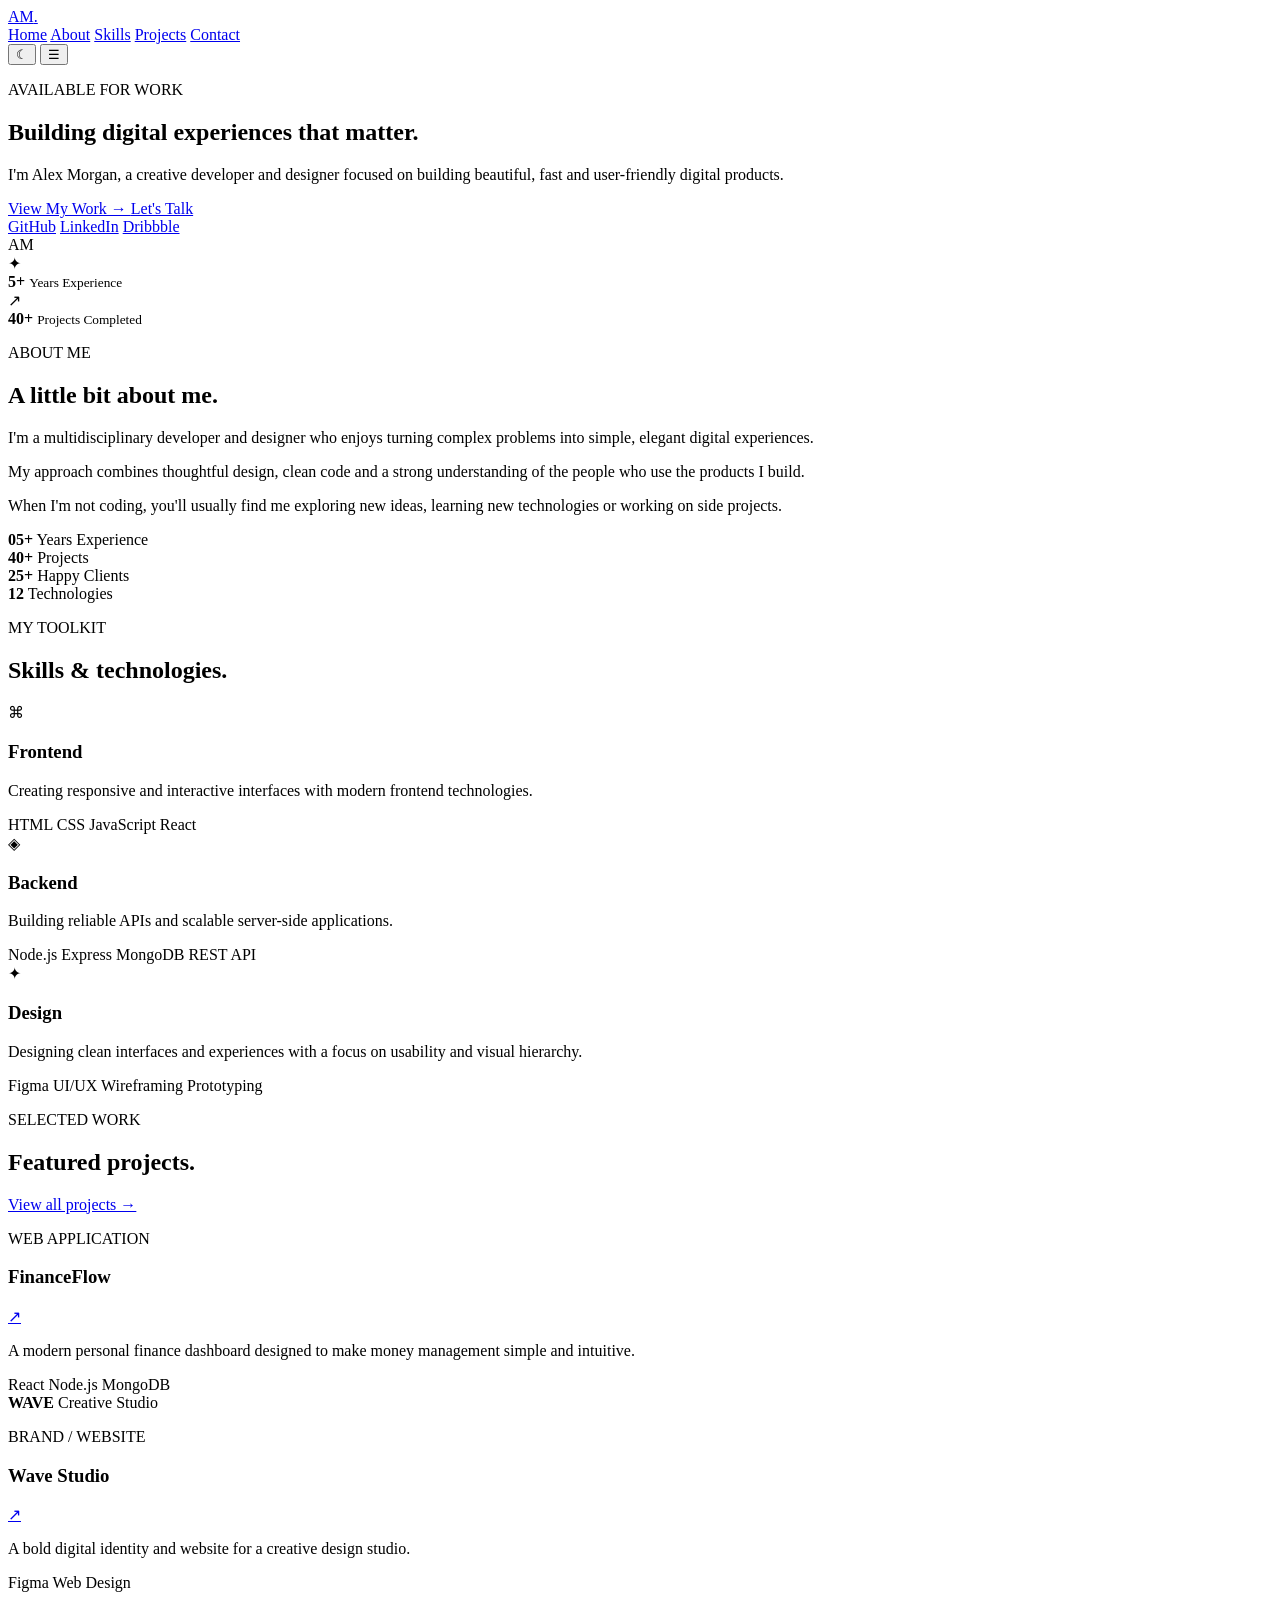
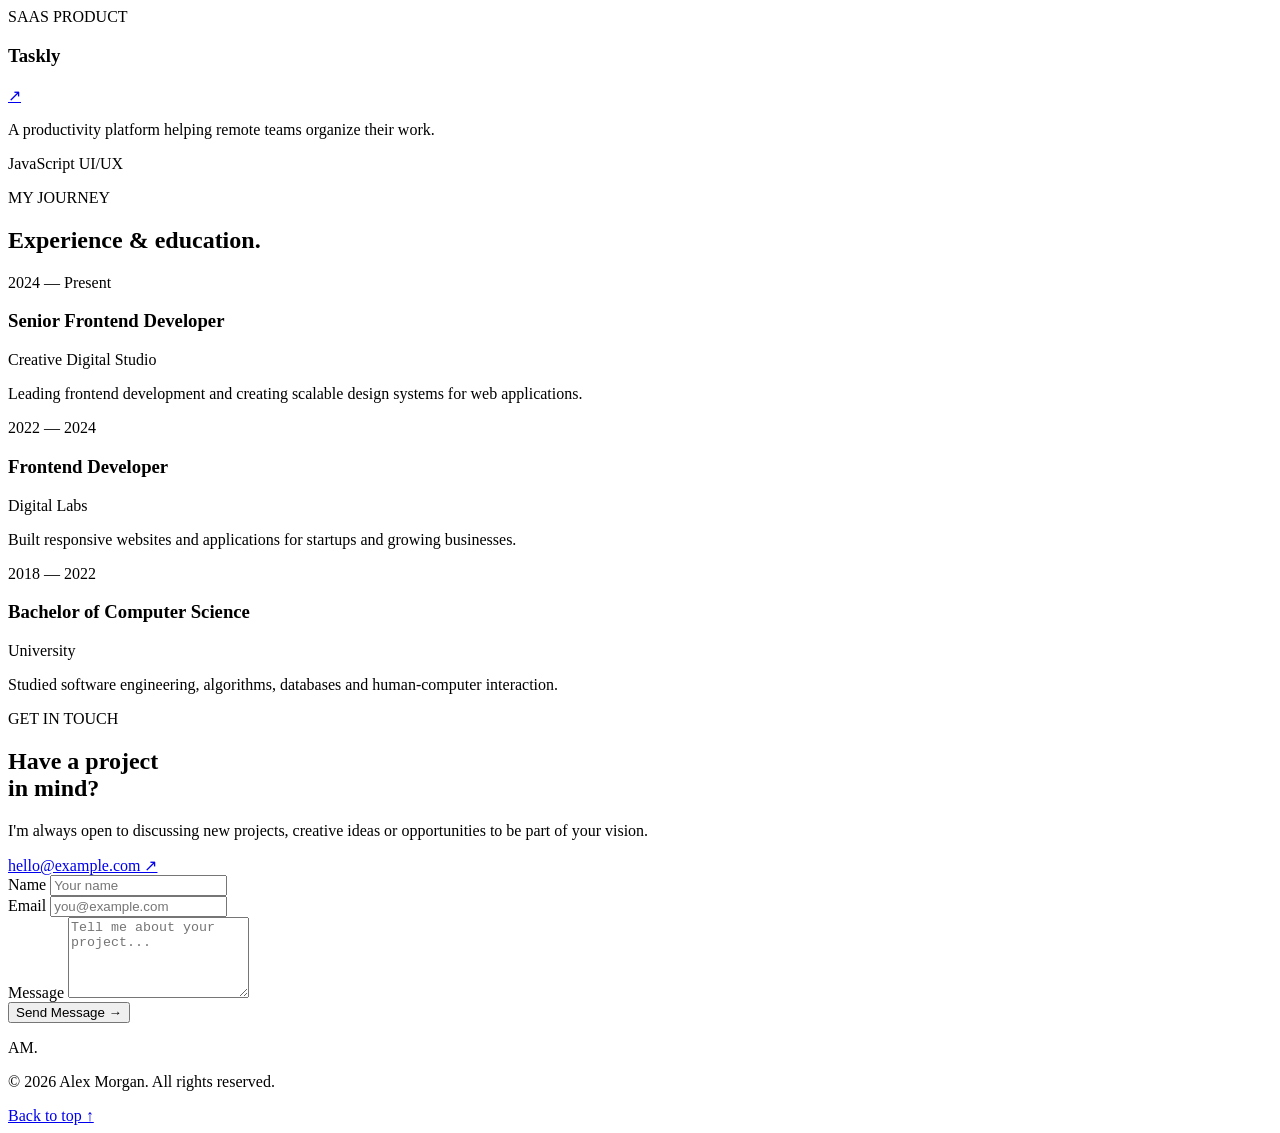
==== index.html @ 327815c6 "Initial index file" ====
<!DOCTYPE html>
<html lang="en">
<head>
  <meta charset="UTF-8" />
  <meta name="viewport" content="width=device-width, initial-scale=1.0" />
  <meta name="description" content="Modern personal portfolio website" />
  <title>Amit Kolwadkar from VScod — Portfolio</title>

  <link rel="preconnect" href="https://fonts.googleapis.com">
  <link rel="preconnect" href="https://fonts.gstatic.com" crossorigin>
  <link
    href="https://fonts.googleapis.com/css2?family=Inter:wght@400;500;600;700;800&display=swap"
    rel="stylesheet"
  />

  <link rel="stylesheet" href="style.css" />
</head>

<body>

  <!-- Navigation -->
  <header class="navbar">
    <a href="#home" class="logo">AM<span>.</span></a>

    <nav id="nav-menu">
      <a href="#home">Home</a>
      <a href="#about">About</a>
      <a href="#skills">Skills</a>
      <a href="#projects">Projects</a>
      <a href="#contact">Contact</a>
    </nav>

    <div class="nav-actions">
      <button id="theme-toggle" aria-label="Toggle theme">☾</button>
      <button id="menu-toggle" class="menu-toggle" aria-label="Open menu">
        ☰
      </button>
    </div>
  </header>

  <main>

    <!-- Hero -->
    <section id="home" class="hero section">
      <div class="hero-content reveal">
        <p class="eyebrow">AVAILABLE FOR WORK</p>

        <h1>
          Building digital
          <span>experiences</span>
          that matter.
        </h1>

        <p class="hero-text">
          I'm Alex Morgan, a creative developer and designer focused on
          building beautiful, fast and user-friendly digital products.
        </p>

        <div class="hero-buttons">
          <a href="#projects" class="btn btn-primary">
            View My Work →
          </a>

          <a href="#contact" class="btn btn-secondary">
            Let's Talk
          </a>
        </div>

        <div class="social-links">
          <a href="#" aria-label="GitHub">GitHub</a>
          <a href="#" aria-label="LinkedIn">LinkedIn</a>
          <a href="#" aria-label="Dribbble">Dribbble</a>
        </div>
      </div>

      <div class="hero-visual reveal">
        <div class="profile-card">
          <div class="profile-glow"></div>

          <div class="profile-avatar">
            <span>AM</span>
          </div>

          <div class="floating-card card-one">
            <span>✦</span>
            <div>
              <strong>5+</strong>
              <small>Years Experience</small>
            </div>
          </div>

          <div class="floating-card card-two">
            <span>↗</span>
            <div>
              <strong>40+</strong>
              <small>Projects Completed</small>
            </div>
          </div>
        </div>
      </div>
    </section>

    <!-- About -->
    <section id="about" class="section">
      <div class="section-heading reveal">
        <p class="eyebrow">ABOUT ME</p>
        <h2>A little bit about <span>me.</span></h2>
      </div>

      <div class="about-grid">
        <div class="about-text reveal">
          <p>
            I'm a multidisciplinary developer and designer who enjoys turning
            complex problems into simple, elegant digital experiences.
          </p>

          <p>
            My approach combines thoughtful design, clean code and a strong
            understanding of the people who use the products I build.
          </p>

          <p>
            When I'm not coding, you'll usually find me exploring new ideas,
            learning new technologies or working on side projects.
          </p>
        </div>

        <div class="about-stats reveal">
          <div class="stat">
            <strong>05+</strong>
            <span>Years Experience</span>
          </div>

          <div class="stat">
            <strong>40+</strong>
            <span>Projects</span>
          </div>

          <div class="stat">
            <strong>25+</strong>
            <span>Happy Clients</span>
          </div>

          <div class="stat">
            <strong>12</strong>
            <span>Technologies</span>
          </div>
        </div>
      </div>
    </section>

    <!-- Skills -->
    <section id="skills" class="section skills-section">
      <div class="section-heading reveal">
        <p class="eyebrow">MY TOOLKIT</p>
        <h2>Skills & <span>technologies.</span></h2>
      </div>

      <div class="skills-grid">

        <div class="skill-card reveal">
          <div class="skill-icon">⌘</div>
          <h3>Frontend</h3>
          <p>
            Creating responsive and interactive interfaces with modern
            frontend technologies.
          </p>

          <div class="tags">
            <span>HTML</span>
            <span>CSS</span>
            <span>JavaScript</span>
            <span>React</span>
          </div>
        </div>

        <div class="skill-card reveal">
          <div class="skill-icon">◈</div>
          <h3>Backend</h3>
          <p>
            Building reliable APIs and scalable server-side applications.
          </p>

          <div class="tags">
            <span>Node.js</span>
            <span>Express</span>
            <span>MongoDB</span>
            <span>REST API</span>
          </div>
        </div>

        <div class="skill-card reveal">
          <div class="skill-icon">✦</div>
          <h3>Design</h3>
          <p>
            Designing clean interfaces and experiences with a focus on
            usability and visual hierarchy.
          </p>

          <div class="tags">
            <span>Figma</span>
            <span>UI/UX</span>
            <span>Wireframing</span>
            <span>Prototyping</span>
          </div>
        </div>

      </div>
    </section>

    <!-- Projects -->
    <section id="projects" class="section">
      <div class="section-heading projects-heading reveal">
        <div>
          <p class="eyebrow">SELECTED WORK</p>
          <h2>Featured <span>projects.</span></h2>
        </div>

        <a href="#" class="text-link">View all projects →</a>
      </div>

      <div class="projects-grid">

        <article class="project-card project-large reveal">
          <div class="project-image gradient-one">
            <div class="browser-window">
              <div class="browser-bar">
                <i></i><i></i><i></i>
              </div>
              <div class="mock-content">
                <div></div>
                <div></div>
                <div></div>
              </div>
            </div>
          </div>

          <div class="project-info">
            <div>
              <p class="project-type">WEB APPLICATION</p>
              <h3>FinanceFlow</h3>
            </div>
            <a href="#" class="project-arrow">↗</a>
          </div>

          <p>
            A modern personal finance dashboard designed to make money
            management simple and intuitive.
          </p>

          <div class="project-tags">
            <span>React</span>
            <span>Node.js</span>
            <span>MongoDB</span>
          </div>
        </article>

        <article class="project-card reveal">
          <div class="project-image gradient-two">
            <div class="phone-mockup">
              <div class="phone-screen">
                <strong>WAVE</strong>
                <span>Creative Studio</span>
              </div>
            </div>
          </div>

          <div class="project-info">
            <div>
              <p class="project-type">BRAND / WEBSITE</p>
              <h3>Wave Studio</h3>
            </div>
            <a href="#" class="project-arrow">↗</a>
          </div>

          <p>
            A bold digital identity and website for a creative design studio.
          </p>

          <div class="project-tags">
            <span>Figma</span>
            <span>Web Design</span>
          </div>
        </article>

        <article class="project-card reveal">
          <div class="project-image gradient-three">
            <div class="dashboard-mockup">
              <div class="dash-sidebar"></div>
              <div class="dash-main">
                <div></div>
                <div></div>
                <div></div>
              </div>
            </div>
          </div>

          <div class="project-info">
            <div>
              <p class="project-type">SAAS PRODUCT</p>
              <h3>Taskly</h3>
            </div>
            <a href="#" class="project-arrow">↗</a>
          </div>

          <p>
            A productivity platform helping remote teams organize their work.
          </p>

          <div class="project-tags">
            <span>JavaScript</span>
            <span>UI/UX</span>
          </div>
        </article>

      </div>
    </section>

    <!-- Experience -->
    <section class="section experience-section">
      <div class="section-heading reveal">
        <p class="eyebrow">MY JOURNEY</p>
        <h2>Experience & <span>education.</span></h2>
      </div>

      <div class="timeline">

        <div class="timeline-item reveal">
          <div class="timeline-year">2024 — Present</div>
          <div class="timeline-content">
            <h3>Senior Frontend Developer</h3>
            <p class="company-name">Creative Digital Studio</p>
            <p>
              Leading frontend development and creating scalable design
              systems for web applications.
            </p>
          </div>
        </div>

        <div class="timeline-item reveal">
          <div class="timeline-year">2022 — 2024</div>
          <div class="timeline-content">
            <h3>Frontend Developer</h3>
            <p class="company-name">Digital Labs</p>
            <p>
              Built responsive websites and applications for startups and
              growing businesses.
            </p>
          </div>
        </div>

        <div class="timeline-item reveal">
          <div class="timeline-year">2018 — 2022</div>
          <div class="timeline-content">
            <h3>Bachelor of Computer Science</h3>
            <p class="company-name">University</p>
            <p>
              Studied software engineering, algorithms, databases and
              human-computer interaction.
            </p>
          </div>
        </div>

      </div>
    </section>

    <!-- Contact -->
    <section id="contact" class="section contact-section">
      <div class="contact-box reveal">

        <div class="contact-content">
          <p class="eyebrow">GET IN TOUCH</p>

          <h2>
            Have a project<br />
            <span>in mind?</span>
          </h2>

          <p>
            I'm always open to discussing new projects, creative ideas or
            opportunities to be part of your vision.
          </p>

          <a href="mailto:hello@example.com" class="email-link">
            hello@example.com ↗
          </a>
        </div>

        <form id="contact-form">
          <div class="input-group">
            <label for="name">Name</label>
            <input
              type="text"
              id="name"
              placeholder="Your name"
              required
            />
          </div>

          <div class="input-group">
            <label for="email">Email</label>
            <input
              type="email"
              id="email"
              placeholder="you@example.com"
              required
            />
          </div>

          <div class="input-group">
            <label for="message">Message</label>
            <textarea
              id="message"
              rows="5"
              placeholder="Tell me about your project..."
              required
            ></textarea>
          </div>

          <button type="submit" class="btn btn-primary">
            Send Message →
          </button>

          <p id="form-message"></p>
        </form>

      </div>
    </section>

  </main>

  <!-- Footer -->
  <footer>
    <div class="footer-logo">AM<span>.</span></div>

    <p>© 2026 Alex Morgan. All rights reserved.</p>

    <a href="#home">Back to top ↑</a>
  </footer>

  <script src="script.js"></script>
</body>
</html>
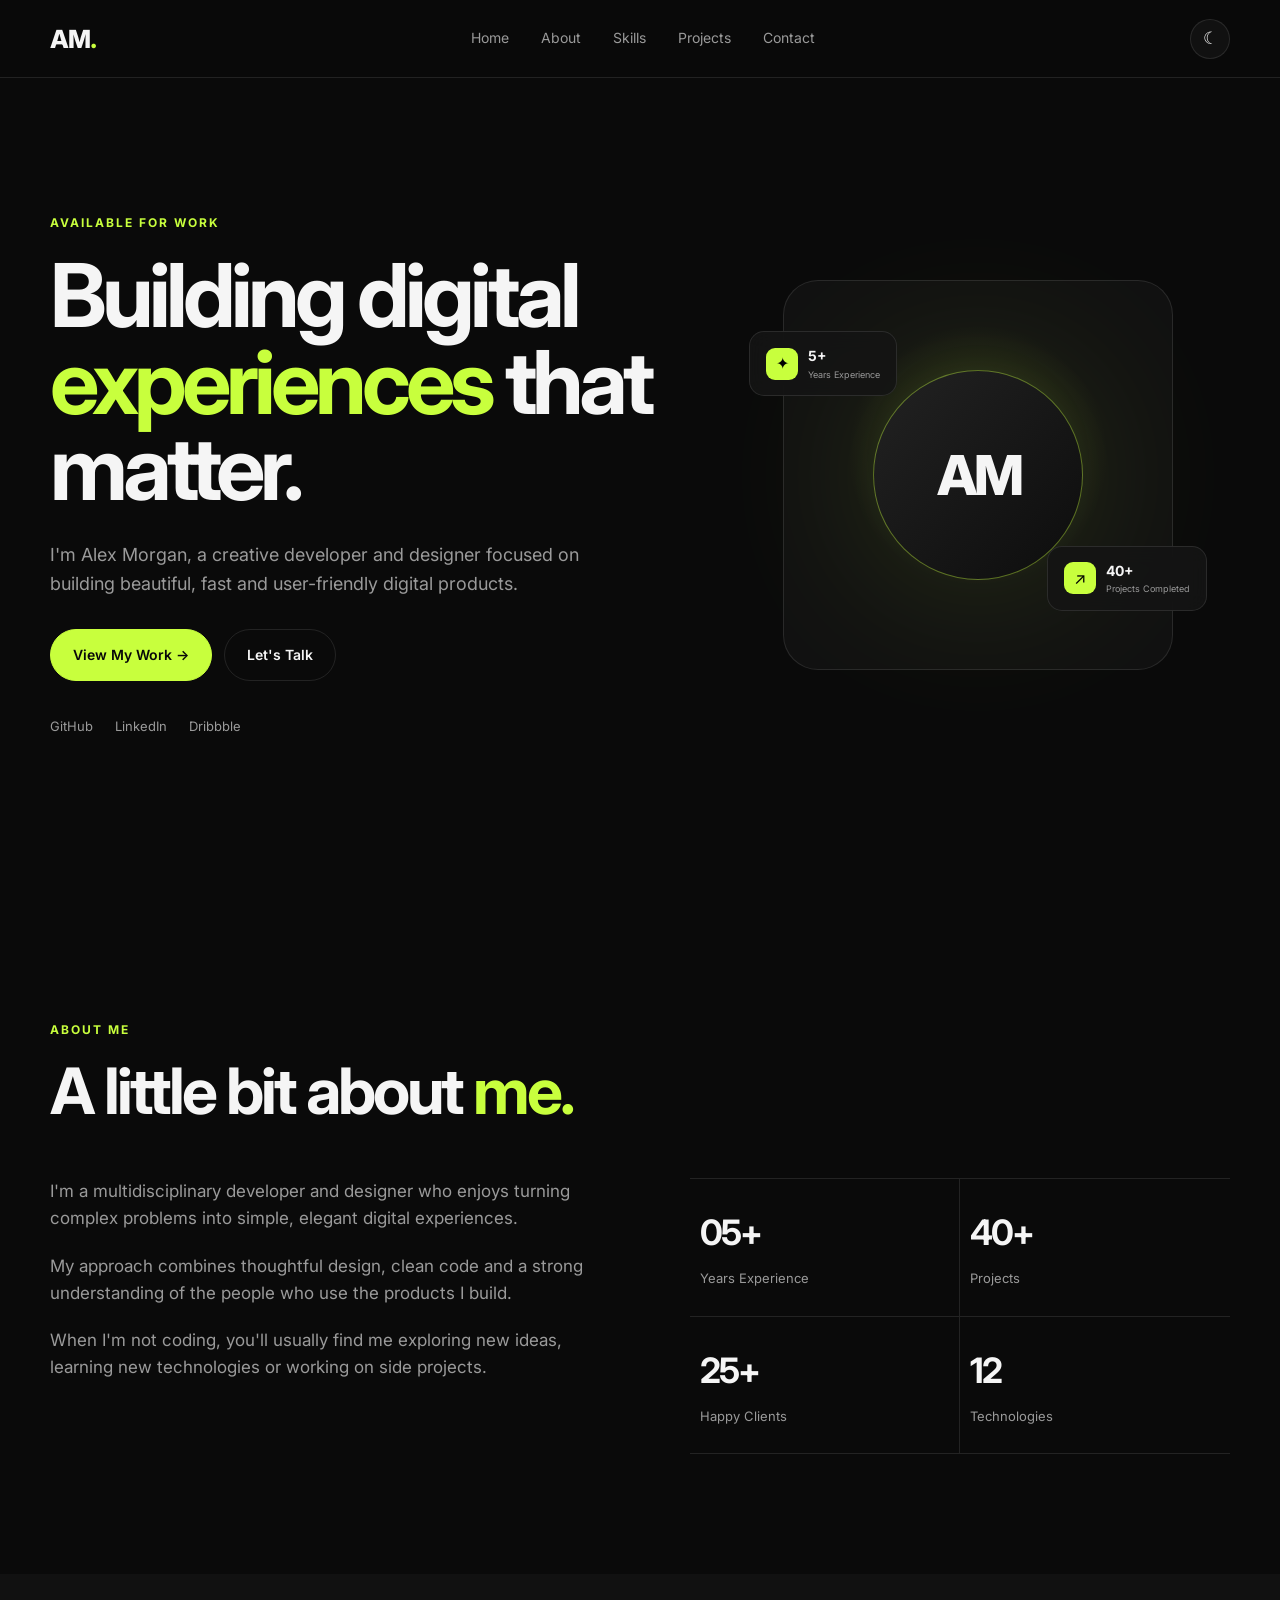
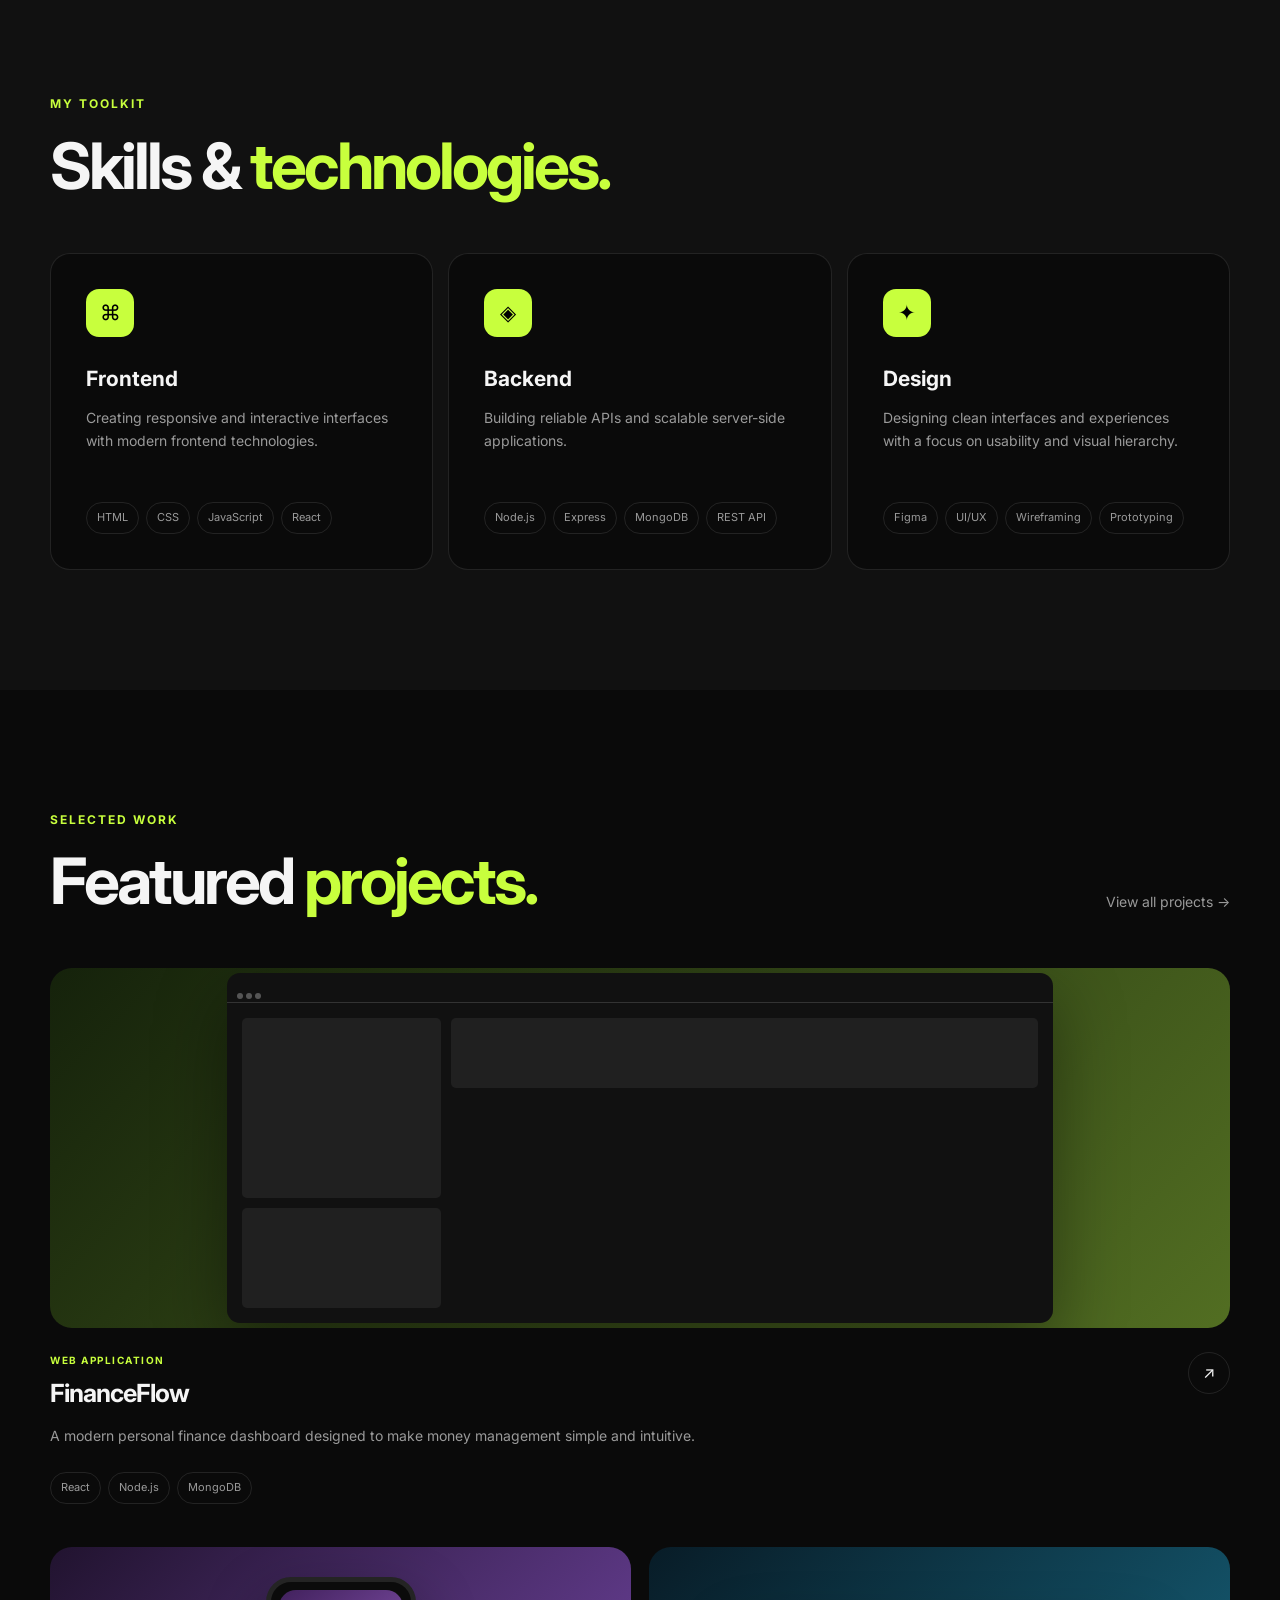
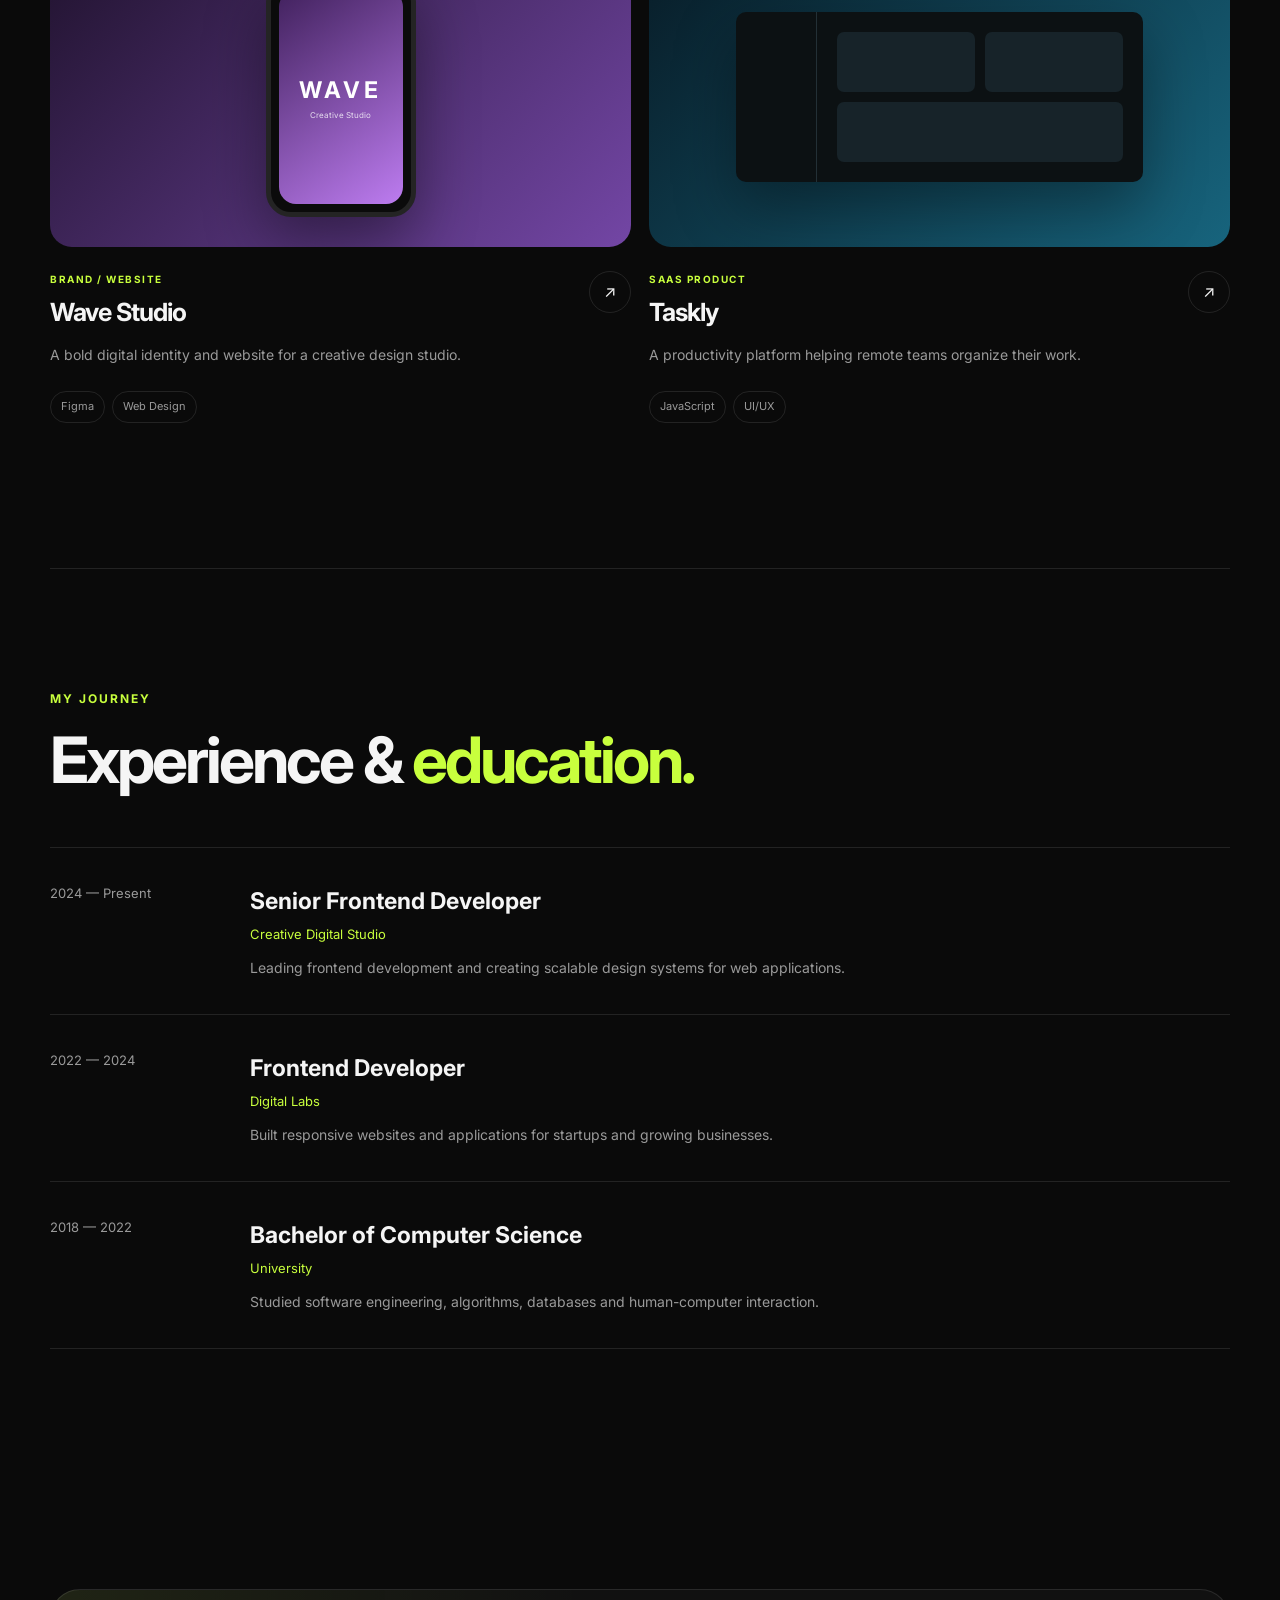
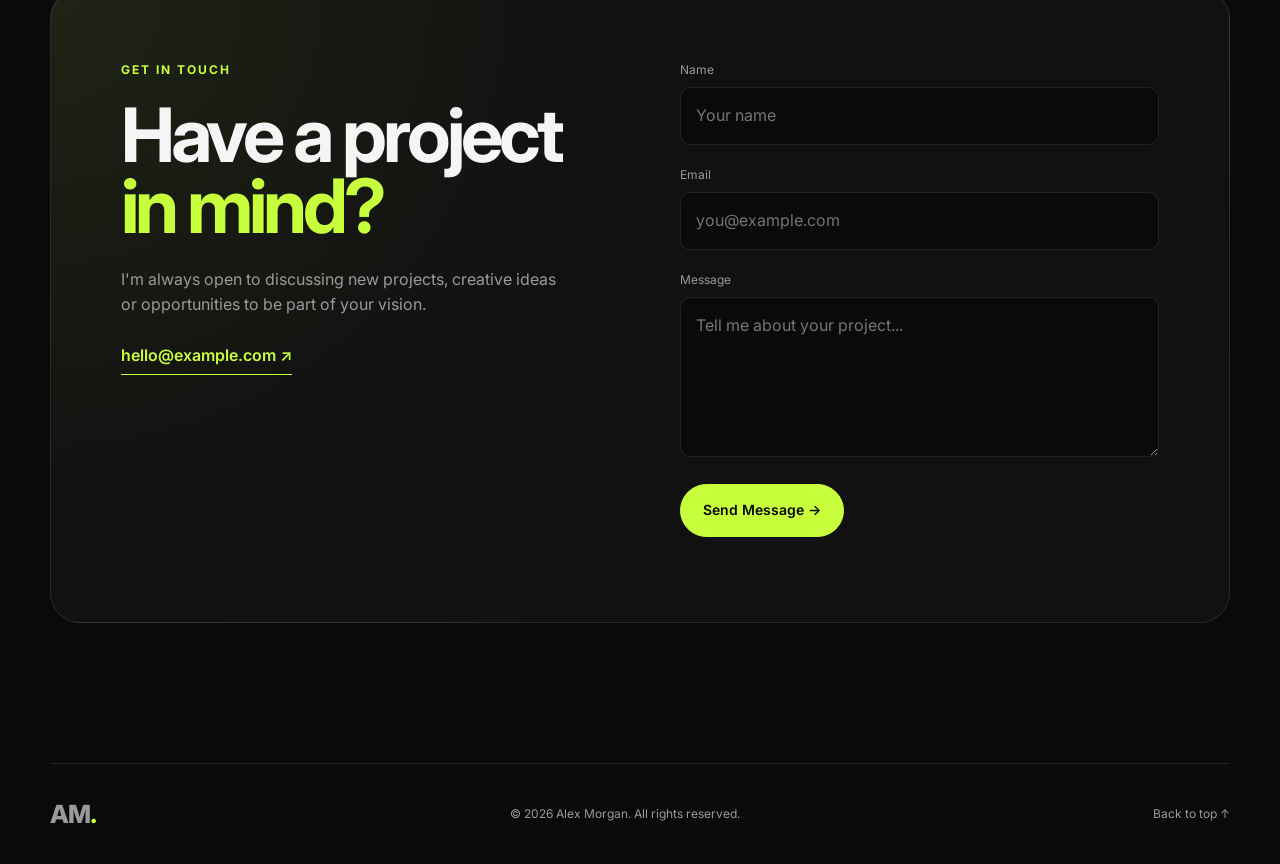
==== commit 1cabf78c: "Change title" ====
--- a/index.html
+++ b/index.html
@@ -4,7 +4,7 @@
   <meta charset="UTF-8" />
   <meta name="viewport" content="width=device-width, initial-scale=1.0" />
   <meta name="description" content="Modern personal portfolio website" />
-  <title>Amit Kolwadkar from VScod — Portfolio</title>
+  <title>Amit Kolwadkar from VScode — Portfolio</title>
 
   <link rel="preconnect" href="https://fonts.googleapis.com">
   <link rel="preconnect" href="https://fonts.gstatic.com" crossorigin>
--- a/style.css
+++ b/style.css
@@ -0,0 +1,978 @@
+:root {
+  --bg: #0a0a0a;
+  --surface: #111111;
+  --surface-2: #171717;
+  --text: #f5f5f5;
+  --muted: #9a9a9a;
+  --border: rgba(255, 255, 255, 0.1);
+  --accent: #c8ff3d;
+  --accent-dark: #a7d82e;
+  --max-width: 1180px;
+}
+
+.light {
+  --bg: #f6f6f4;
+  --surface: #ffffff;
+  --surface-2: #eeeeeb;
+  --text: #111111;
+  --muted: #686868;
+  --border: rgba(0, 0, 0, 0.1);
+}
+
+* {
+  margin: 0;
+  padding: 0;
+  box-sizing: border-box;
+}
+
+html {
+  scroll-behavior: smooth;
+}
+
+body {
+  font-family: "Inter", sans-serif;
+  background: var(--bg);
+  color: var(--text);
+  line-height: 1.6;
+  transition: background 0.3s, color 0.3s;
+}
+
+a {
+  color: inherit;
+  text-decoration: none;
+}
+
+button,
+input,
+textarea {
+  font: inherit;
+}
+
+button {
+  cursor: pointer;
+}
+
+.section {
+  width: min(var(--max-width), calc(100% - 48px));
+  margin: auto;
+  padding: 120px 0;
+}
+
+/* Navigation */
+
+.navbar {
+  position: fixed;
+  z-index: 100;
+  top: 0;
+  left: 0;
+  width: 100%;
+  height: 78px;
+
+  display: flex;
+  align-items: center;
+  justify-content: space-between;
+
+  padding: 0 max(24px, calc((100% - 1180px) / 2));
+
+  background: color-mix(in srgb, var(--bg) 85%, transparent);
+  backdrop-filter: blur(15px);
+  border-bottom: 1px solid var(--border);
+}
+
+.logo,
+.footer-logo {
+  font-size: 25px;
+  font-weight: 800;
+  letter-spacing: -1px;
+}
+
+.logo span,
+.footer-logo span {
+  color: var(--accent);
+}
+
+nav {
+  display: flex;
+  gap: 32px;
+}
+
+nav a {
+  color: var(--muted);
+  font-size: 14px;
+  transition: color 0.2s;
+}
+
+nav a:hover {
+  color: var(--text);
+}
+
+.nav-actions {
+  display: flex;
+  gap: 10px;
+}
+
+#theme-toggle,
+.menu-toggle {
+  width: 40px;
+  height: 40px;
+
+  border: 1px solid var(--border);
+  border-radius: 50%;
+
+  color: var(--text);
+  background: var(--surface);
+
+  font-size: 17px;
+}
+
+.menu-toggle {
+  display: none;
+}
+
+/* Hero */
+
+.hero {
+  min-height: 100vh;
+  padding-top: 170px;
+
+  display: grid;
+  grid-template-columns: 1.1fr 0.9fr;
+  align-items: center;
+  gap: 60px;
+}
+
+.eyebrow {
+  margin-bottom: 20px;
+  color: var(--accent);
+
+  font-size: 12px;
+  font-weight: 700;
+  letter-spacing: 2px;
+}
+
+.hero h1 {
+  max-width: 750px;
+
+  font-size: clamp(50px, 7vw, 88px);
+  line-height: 0.98;
+  letter-spacing: -5px;
+}
+
+.hero h1 span,
+.section-heading h2 span,
+.contact-content h2 span {
+  color: var(--accent);
+}
+
+.hero-text {
+  max-width: 590px;
+  margin: 30px 0;
+
+  color: var(--muted);
+  font-size: 18px;
+}
+
+.hero-buttons {
+  display: flex;
+  gap: 12px;
+  margin-bottom: 35px;
+}
+
+.btn {
+  display: inline-flex;
+  align-items: center;
+  justify-content: center;
+
+  padding: 14px 22px;
+
+  border-radius: 100px;
+  border: 1px solid var(--border);
+
+  font-size: 14px;
+  font-weight: 600;
+
+  transition: transform 0.2s, background 0.2s;
+}
+
+.btn:hover {
+  transform: translateY(-3px);
+}
+
+.btn-primary {
+  background: var(--accent);
+  color: #080808;
+  border-color: var(--accent);
+}
+
+.btn-primary:hover {
+  background: var(--accent-dark);
+}
+
+.btn-secondary {
+  background: transparent;
+}
+
+.social-links {
+  display: flex;
+  gap: 22px;
+}
+
+.social-links a {
+  color: var(--muted);
+  font-size: 13px;
+}
+
+.social-links a:hover {
+  color: var(--accent);
+}
+
+/* Hero visual */
+
+.hero-visual {
+  display: flex;
+  justify-content: center;
+}
+
+.profile-card {
+  position: relative;
+
+  width: min(390px, 100%);
+  aspect-ratio: 1;
+
+  display: flex;
+  align-items: center;
+  justify-content: center;
+
+  border: 1px solid var(--border);
+  border-radius: 35px;
+
+  background:
+    radial-gradient(
+      circle at 50% 45%,
+      rgba(200, 255, 61, 0.2),
+      transparent 45%
+    ),
+    var(--surface);
+}
+
+.profile-glow {
+  position: absolute;
+  inset: 20%;
+  border-radius: 50%;
+  background: var(--accent);
+  filter: blur(80px);
+  opacity: 0.12;
+}
+
+.profile-avatar {
+  position: relative;
+  width: 210px;
+  height: 210px;
+
+  display: flex;
+  align-items: center;
+  justify-content: center;
+
+  border-radius: 50%;
+  border: 1px solid rgba(200, 255, 61, 0.4);
+
+  background: linear-gradient(135deg, #222, #0d0d0d);
+
+  font-size: 55px;
+  font-weight: 800;
+  letter-spacing: -4px;
+}
+
+.floating-card {
+  position: absolute;
+
+  display: flex;
+  align-items: center;
+  gap: 10px;
+
+  padding: 13px 16px;
+
+  background: rgba(20, 20, 20, 0.9);
+  border: 1px solid var(--border);
+  border-radius: 15px;
+
+  backdrop-filter: blur(10px);
+}
+
+.floating-card span {
+  width: 32px;
+  height: 32px;
+
+  display: grid;
+  place-items: center;
+
+  border-radius: 9px;
+  background: var(--accent);
+  color: #000;
+}
+
+.floating-card strong {
+  display: block;
+  font-size: 14px;
+}
+
+.floating-card small {
+  display: block;
+  color: var(--muted);
+  font-size: 9px;
+}
+
+.card-one {
+  top: 13%;
+  left: -35px;
+}
+
+.card-two {
+  right: -35px;
+  bottom: 15%;
+}
+
+/* Headings */
+
+.section-heading {
+  margin-bottom: 55px;
+}
+
+.section-heading h2 {
+  font-size: clamp(38px, 5vw, 64px);
+  line-height: 1;
+  letter-spacing: -3px;
+}
+
+.projects-heading {
+  display: flex;
+  justify-content: space-between;
+  align-items: end;
+}
+
+.text-link {
+  color: var(--muted);
+  font-size: 14px;
+}
+
+.text-link:hover {
+  color: var(--accent);
+}
+
+/* About */
+
+.about-grid {
+  display: grid;
+  grid-template-columns: 1fr 1fr;
+  gap: 100px;
+}
+
+.about-text {
+  color: var(--muted);
+  font-size: 17px;
+}
+
+.about-text p + p {
+  margin-top: 20px;
+}
+
+.about-stats {
+  display: grid;
+  grid-template-columns: 1fr 1fr;
+  border-top: 1px solid var(--border);
+}
+
+.stat {
+  padding: 25px 10px;
+  border-bottom: 1px solid var(--border);
+}
+
+.stat:nth-child(odd) {
+  border-right: 1px solid var(--border);
+}
+
+.stat strong {
+  display: block;
+  margin-bottom: 5px;
+  font-size: 35px;
+  letter-spacing: -2px;
+}
+
+.stat span {
+  color: var(--muted);
+  font-size: 13px;
+}
+
+/* Skills */
+
+.skills-section {
+  max-width: none;
+  width: 100%;
+  padding-left: max(24px, calc((100% - 1180px) / 2));
+  padding-right: max(24px, calc((100% - 1180px) / 2));
+  background: var(--surface);
+}
+
+.skills-grid {
+  display: grid;
+  grid-template-columns: repeat(3, 1fr);
+  gap: 15px;
+}
+
+.skill-card {
+  padding: 35px;
+
+  border: 1px solid var(--border);
+  border-radius: 20px;
+
+  background: var(--bg);
+}
+
+.skill-icon {
+  width: 48px;
+  height: 48px;
+
+  display: grid;
+  place-items: center;
+
+  margin-bottom: 25px;
+
+  border-radius: 13px;
+  background: var(--accent);
+  color: #000;
+
+  font-size: 21px;
+}
+
+.skill-card h3 {
+  margin-bottom: 12px;
+  font-size: 21px;
+}
+
+.skill-card p {
+  min-height: 70px;
+  color: var(--muted);
+  font-size: 14px;
+}
+
+.tags,
+.project-tags {
+  display: flex;
+  flex-wrap: wrap;
+  gap: 7px;
+  margin-top: 25px;
+}
+
+.tags span,
+.project-tags span {
+  padding: 6px 10px;
+
+  border: 1px solid var(--border);
+  border-radius: 100px;
+
+  color: var(--muted);
+  font-size: 11px;
+}
+
+/* Projects */
+
+.projects-grid {
+  display: grid;
+  grid-template-columns: 1fr 1fr;
+  gap: 18px;
+}
+
+.project-card {
+  padding-bottom: 25px;
+}
+
+.project-large {
+  grid-column: span 2;
+}
+
+.project-image {
+  min-height: 360px;
+
+  display: flex;
+  align-items: center;
+  justify-content: center;
+
+  overflow: hidden;
+  border-radius: 22px;
+
+  margin-bottom: 24px;
+}
+
+.project-card:not(.project-large) .project-image {
+  min-height: 300px;
+}
+
+.gradient-one {
+  background: linear-gradient(135deg, #15220b, #526e22);
+}
+
+.gradient-two {
+  background: linear-gradient(135deg, #21132f, #7346a5);
+}
+
+.gradient-three {
+  background: linear-gradient(135deg, #081c27, #17647d);
+}
+
+.browser-window {
+  width: 70%;
+  height: 65%;
+
+  background: #111;
+  border-radius: 13px;
+
+  box-shadow: 0 25px 70px rgba(0, 0, 0, 0.4);
+}
+
+.browser-bar {
+  height: 30px;
+  padding: 8px 10px;
+  border-bottom: 1px solid #333;
+}
+
+.browser-bar i {
+  display: inline-block;
+  width: 6px;
+  height: 6px;
+  margin-right: 3px;
+  border-radius: 50%;
+  background: #555;
+}
+
+.mock-content {
+  display: grid;
+  grid-template-columns: 25% 1fr;
+  gap: 10px;
+  padding: 15px;
+}
+
+.mock-content div {
+  background: #202020;
+  border-radius: 5px;
+}
+
+.mock-content div:nth-child(1) {
+  height: 180px;
+}
+
+.mock-content div:nth-child(2) {
+  height: 70px;
+}
+
+.mock-content div:nth-child(3) {
+  height: 100px;
+}
+
+.phone-mockup {
+  width: 150px;
+  height: 240px;
+
+  padding: 8px;
+
+  background: #0b0b0b;
+  border: 5px solid #242424;
+  border-radius: 25px;
+
+  box-shadow: 0 25px 60px rgba(0, 0, 0, 0.4);
+}
+
+.phone-screen {
+  height: 100%;
+
+  display: flex;
+  flex-direction: column;
+  align-items: center;
+  justify-content: center;
+
+  background: linear-gradient(145deg, #41215d, #bd7cf0);
+  border-radius: 17px;
+
+  color: white;
+}
+
+.phone-screen strong {
+  font-size: 23px;
+  letter-spacing: 4px;
+}
+
+.phone-screen span {
+  font-size: 8px;
+  opacity: 0.8;
+}
+
+.dashboard-mockup {
+  width: 70%;
+  height: 65%;
+
+  display: flex;
+
+  background: #0c1113;
+  border-radius: 10px;
+
+  box-shadow: 0 25px 60px rgba(0, 0, 0, 0.35);
+}
+
+.dash-sidebar {
+  width: 20%;
+  border-right: 1px solid #233036;
+}
+
+.dash-main {
+  flex: 1;
+  padding: 20px;
+
+  display: grid;
+  grid-template-columns: 1fr 1fr;
+  gap: 10px;
+}
+
+.dash-main div {
+  min-height: 60px;
+  border-radius: 7px;
+  background: #172329;
+}
+
+.dash-main div:last-child {
+  grid-column: span 2;
+}
+
+.project-info {
+  display: flex;
+  justify-content: space-between;
+  align-items: start;
+}
+
+.project-type {
+  margin-bottom: 5px;
+  color: var(--accent);
+  font-size: 10px;
+  font-weight: 700;
+  letter-spacing: 1.5px;
+}
+
+.project-info h3 {
+  font-size: 25px;
+  letter-spacing: -1px;
+}
+
+.project-arrow {
+  width: 42px;
+  height: 42px;
+
+  display: grid;
+  place-items: center;
+
+  border: 1px solid var(--border);
+  border-radius: 50%;
+
+  transition: all 0.2s;
+}
+
+.project-arrow:hover {
+  background: var(--accent);
+  color: #000;
+  transform: rotate(10deg);
+}
+
+.project-card > p {
+  max-width: 650px;
+  margin-top: 12px;
+
+  color: var(--muted);
+  font-size: 14px;
+}
+
+/* Timeline */
+
+.experience-section {
+  border-top: 1px solid var(--border);
+}
+
+.timeline {
+  border-top: 1px solid var(--border);
+}
+
+.timeline-item {
+  display: grid;
+  grid-template-columns: 200px 1fr;
+
+  padding: 35px 0;
+
+  border-bottom: 1px solid var(--border);
+}
+
+.timeline-year {
+  color: var(--muted);
+  font-size: 13px;
+}
+
+.timeline-content {
+  max-width: 650px;
+}
+
+.timeline-content h3 {
+  font-size: 23px;
+}
+
+.company-name {
+  margin: 4px 0 12px;
+  color: var(--accent);
+  font-size: 13px;
+}
+
+.timeline-content > p:last-child {
+  color: var(--muted);
+  font-size: 14px;
+}
+
+/* Contact */
+
+.contact-section {
+  padding-bottom: 140px;
+}
+
+.contact-box {
+  display: grid;
+  grid-template-columns: 1fr 1fr;
+  gap: 80px;
+
+  padding: 70px;
+
+  border: 1px solid var(--border);
+  border-radius: 30px;
+
+  background:
+    radial-gradient(
+      circle at 0 0,
+      rgba(200, 255, 61, 0.08),
+      transparent 40%
+    ),
+    var(--surface);
+}
+
+.contact-content h2 {
+  font-size: clamp(45px, 6vw, 75px);
+  line-height: 0.95;
+  letter-spacing: -4px;
+}
+
+.contact-content > p:not(.eyebrow) {
+  max-width: 450px;
+  margin: 25px 0;
+
+  color: var(--muted);
+}
+
+.email-link {
+  display: inline-block;
+
+  padding-bottom: 5px;
+
+  border-bottom: 1px solid var(--accent);
+  color: var(--accent);
+
+  font-weight: 600;
+}
+
+.input-group {
+  margin-bottom: 20px;
+}
+
+.input-group label {
+  display: block;
+  margin-bottom: 8px;
+  color: var(--muted);
+  font-size: 12px;
+}
+
+input,
+textarea {
+  width: 100%;
+
+  padding: 15px;
+
+  outline: none;
+
+  color: var(--text);
+  background: var(--bg);
+
+  border: 1px solid var(--border);
+  border-radius: 10px;
+
+  resize: vertical;
+}
+
+input:focus,
+textarea:focus {
+  border-color: var(--accent);
+}
+
+#form-message {
+  margin-top: 15px;
+  color: var(--accent);
+  font-size: 13px;
+}
+
+/* Footer */
+
+footer {
+  width: min(var(--max-width), calc(100% - 48px));
+  margin: auto;
+
+  padding: 30px 0;
+
+  display: flex;
+  align-items: center;
+  justify-content: space-between;
+
+  border-top: 1px solid var(--border);
+
+  color: var(--muted);
+  font-size: 12px;
+}
+
+/* Animations */
+
+.reveal {
+  opacity: 0;
+  transform: translateY(25px);
+  transition:
+    opacity 0.7s ease,
+    transform 0.7s ease;
+}
+
+.reveal.visible {
+  opacity: 1;
+  transform: translateY(0);
+}
+
+/* Responsive */
+
+@media (max-width: 850px) {
+
+  .section {
+    padding: 85px 0;
+  }
+
+  nav {
+    position: absolute;
+    top: 78px;
+    left: 0;
+    width: 100%;
+
+    padding: 25px;
+
+    display: none;
+    flex-direction: column;
+    gap: 20px;
+
+    background: var(--surface);
+    border-bottom: 1px solid var(--border);
+  }
+
+  nav.active {
+    display: flex;
+  }
+
+  .menu-toggle {
+    display: block;
+  }
+
+  .hero {
+    grid-template-columns: 1fr;
+    padding-top: 130px;
+  }
+
+  .hero h1 {
+    letter-spacing: -3px;
+  }
+
+  .hero-visual {
+    margin-top: 20px;
+  }
+
+  .about-grid,
+  .contact-box {
+    grid-template-columns: 1fr;
+    gap: 50px;
+  }
+
+  .skills-grid {
+    grid-template-columns: 1fr;
+  }
+
+  .projects-grid {
+    grid-template-columns: 1fr;
+  }
+
+  .project-large {
+    grid-column: auto;
+  }
+
+  .project-image,
+  .project-card:not(.project-large) .project-image {
+    min-height: 280px;
+  }
+
+  .contact-box {
+    padding: 35px 25px;
+  }
+}
+
+@media (max-width: 550px) {
+
+  .section {
+    width: min(100% - 30px, var(--max-width));
+  }
+
+  .hero h1 {
+    font-size: 48px;
+  }
+
+  .hero-text {
+    font-size: 16px;
+  }
+
+  .hero-buttons {
+    flex-direction: column;
+    align-items: stretch;
+  }
+
+  .btn {
+    width: 100%;
+  }
+
+  .profile-card {
+    width: 90%;
+  }
+
+  .profile-avatar {
+    width: 160px;
+    height: 160px;
+    font-size: 42px;
+  }
+
+  .card-one {
+    left: -10px;
+  }
+
+  .card-two {
+    right: -10px;
+  }
+
+  .timeline-item {
+    grid-template-columns: 1fr;
+    gap: 10px;
+  }
+
+  footer {
+    flex-direction: column;
+    gap: 15px;
+    text-align: center;
+  }
+}
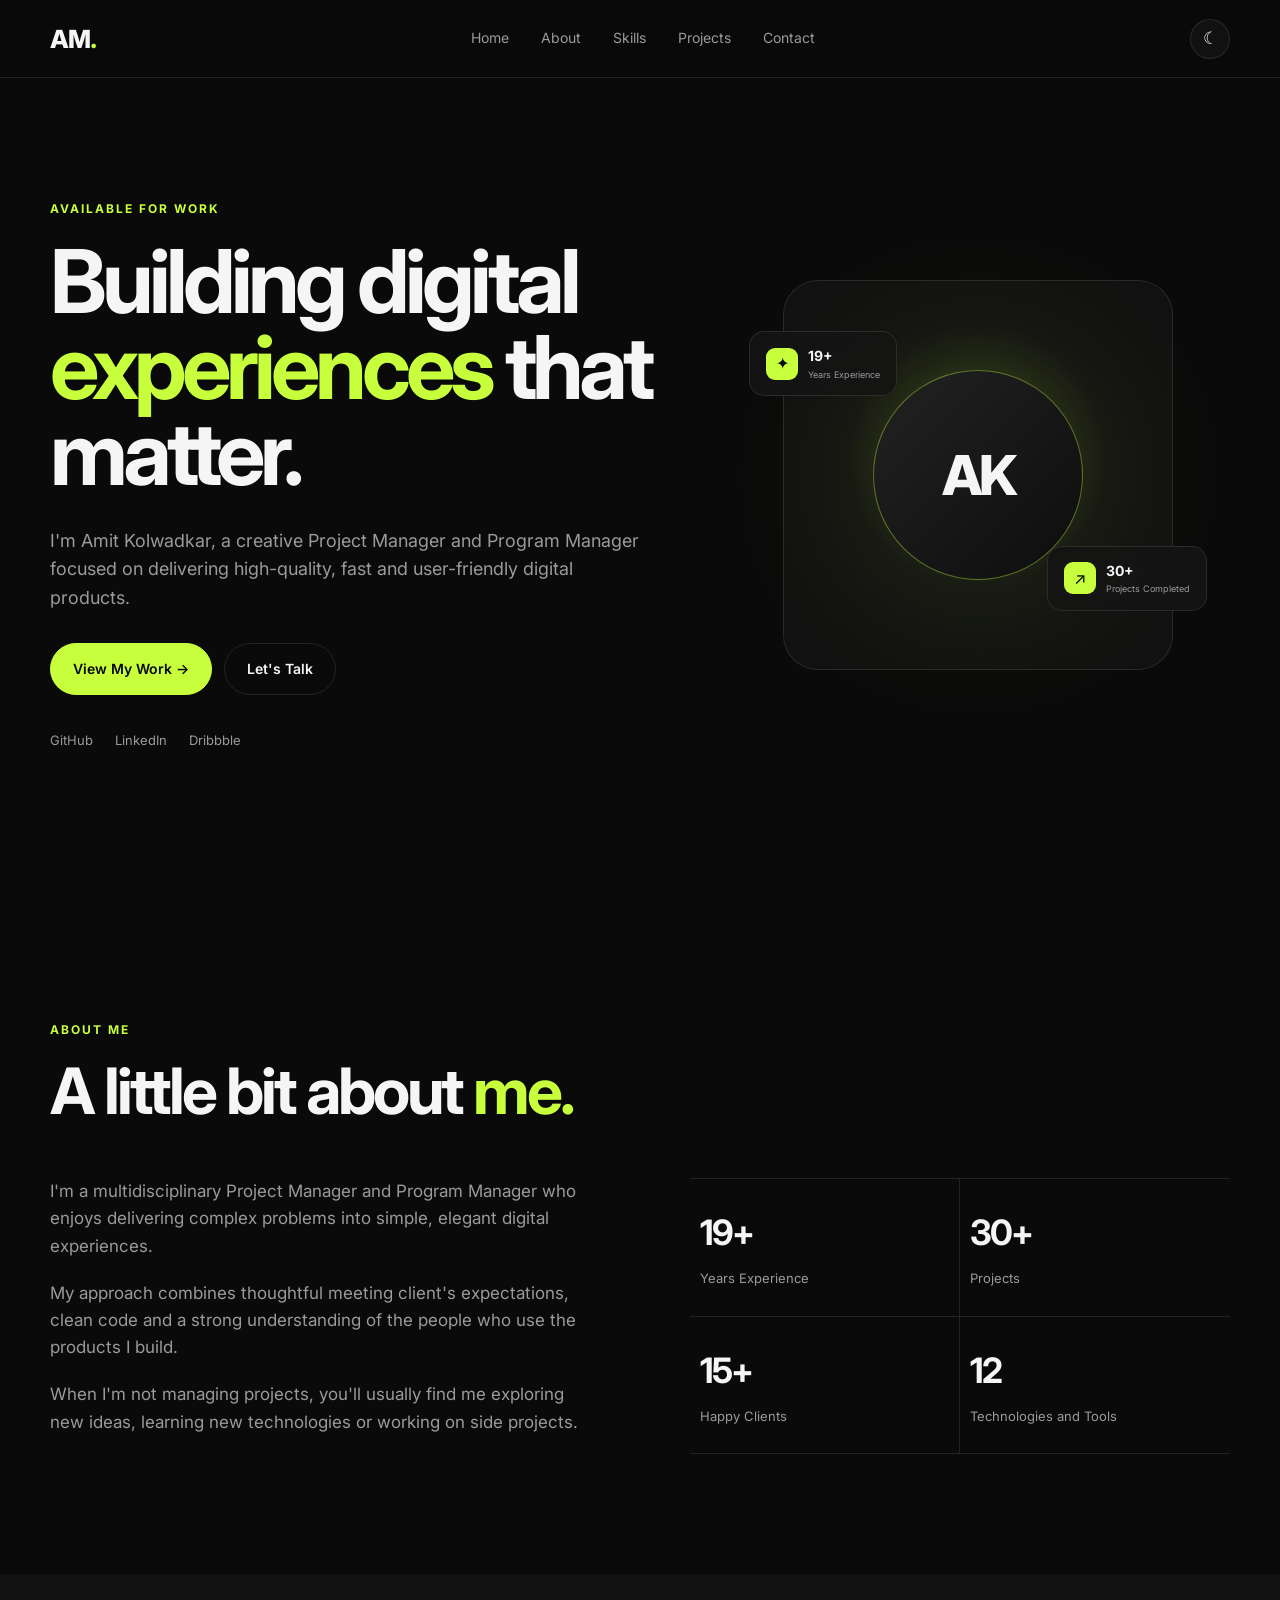
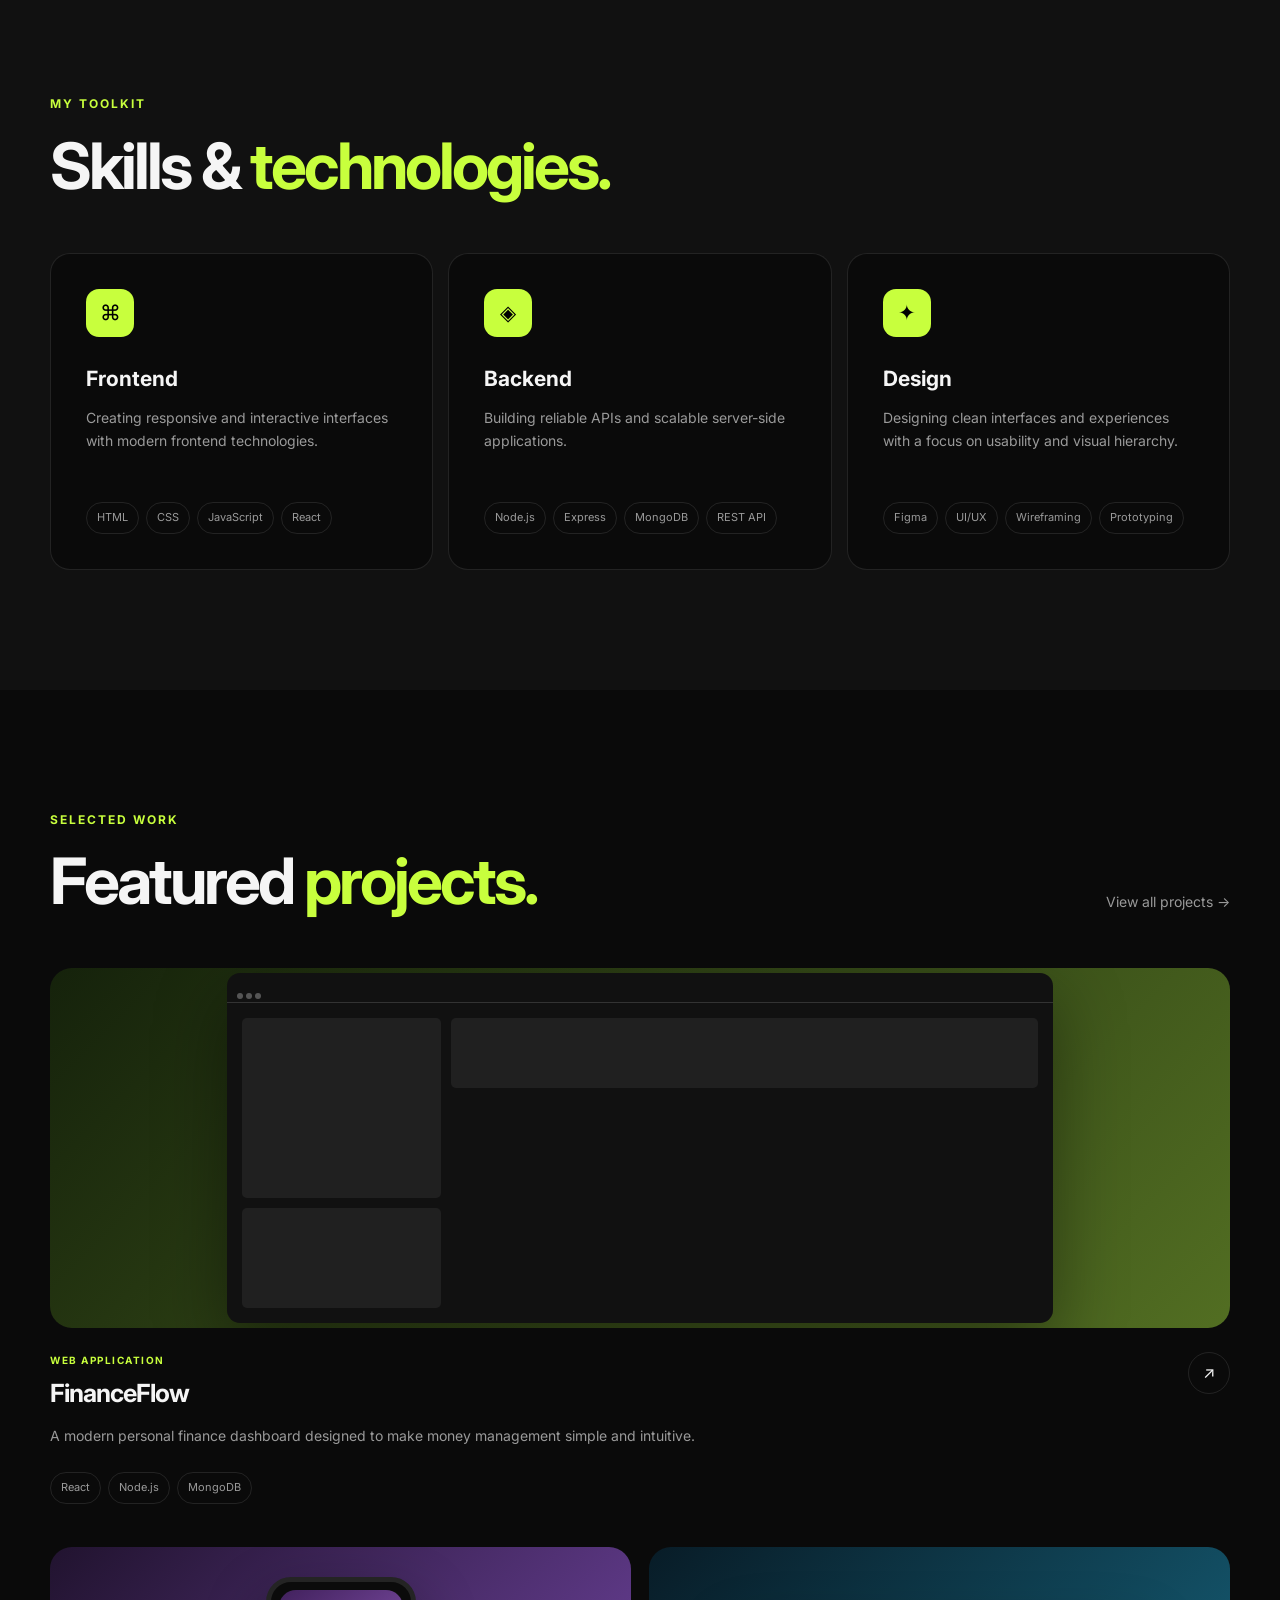
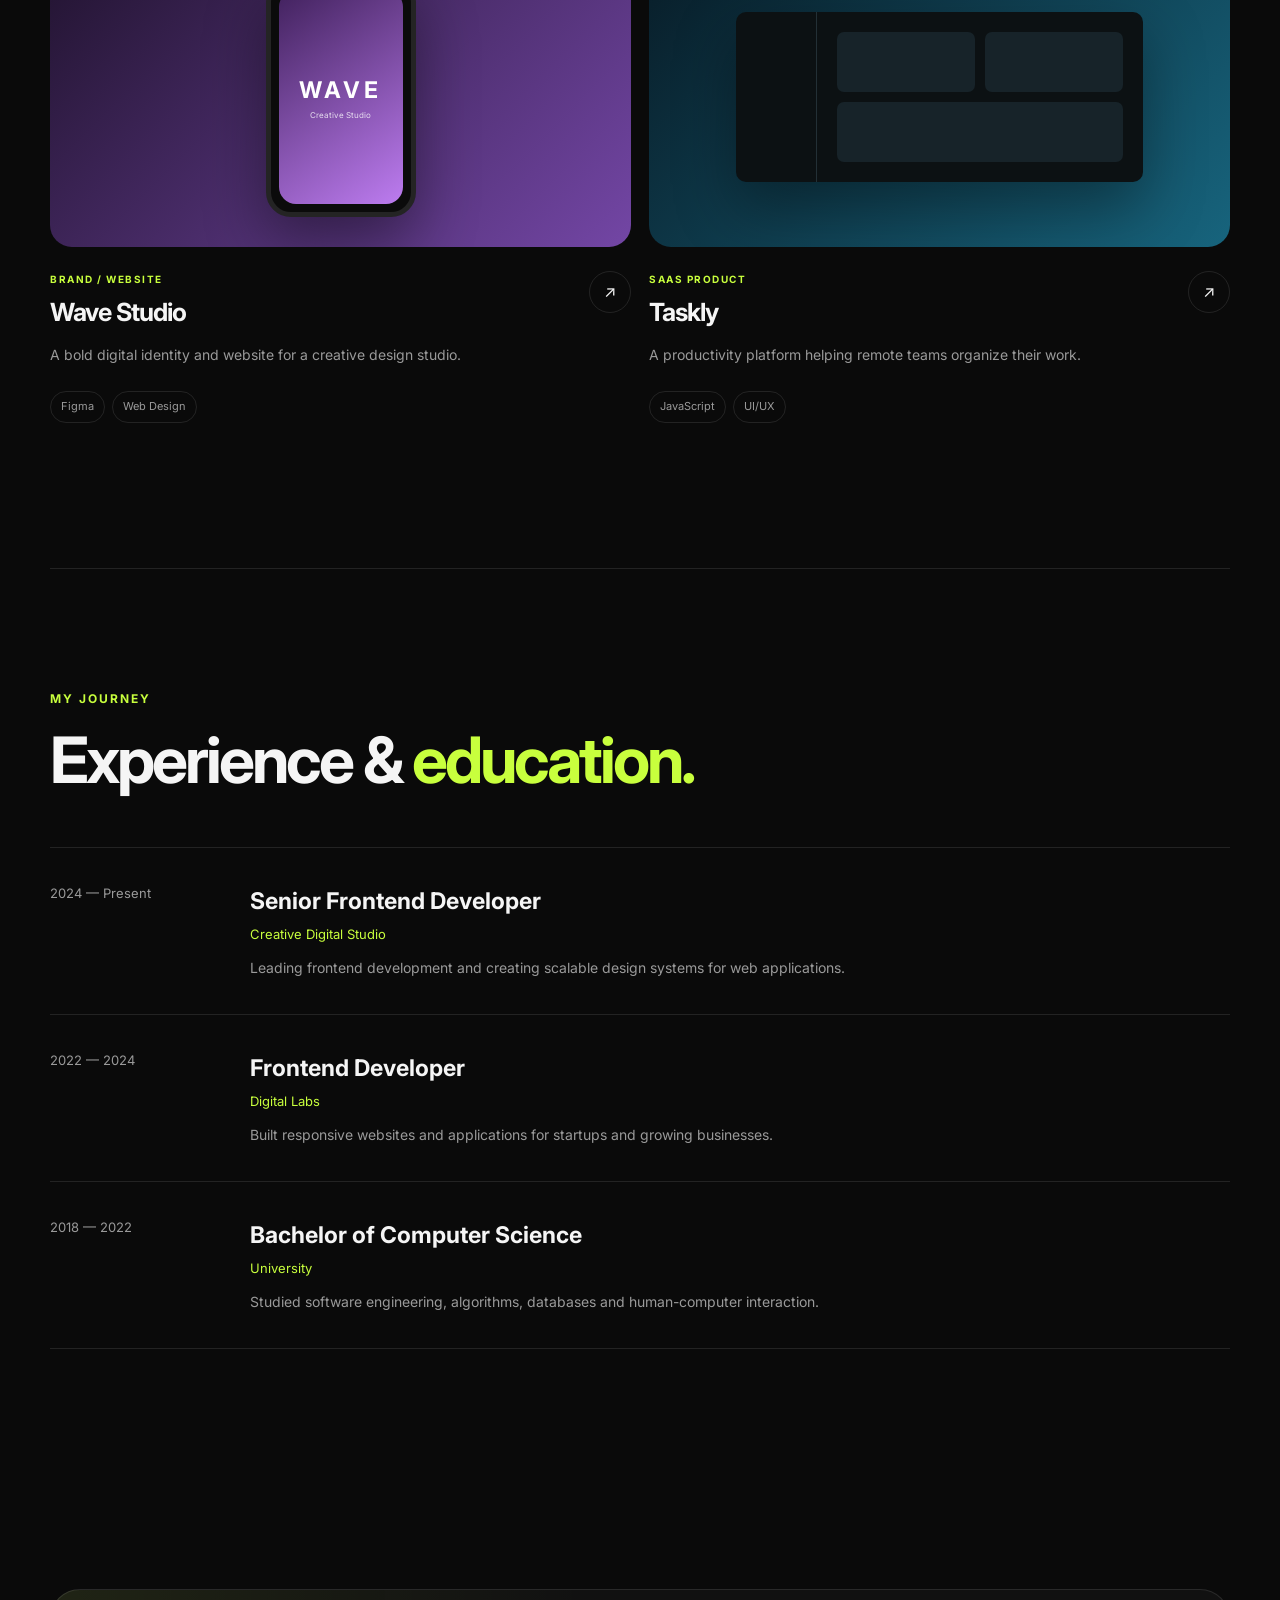
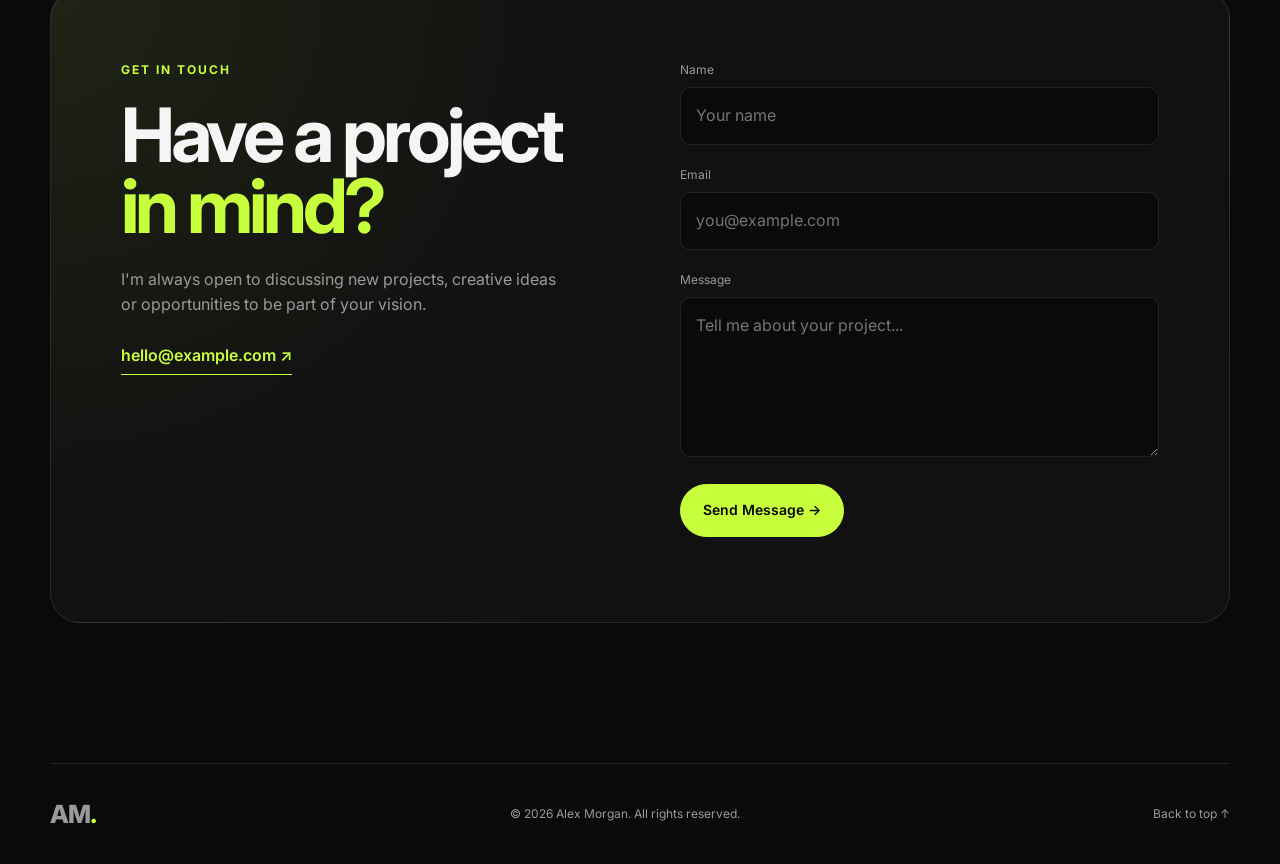
==== commit be21b886: "Changes as per my information" ====
--- a/index.html
+++ b/index.html
@@ -4,7 +4,7 @@
   <meta charset="UTF-8" />
   <meta name="viewport" content="width=device-width, initial-scale=1.0" />
   <meta name="description" content="Modern personal portfolio website" />
-  <title>Amit Kolwadkar from VScode — Portfolio</title>
+  <title>Amit Kolwadkar — Portfolio</title>
 
   <link rel="preconnect" href="https://fonts.googleapis.com">
   <link rel="preconnect" href="https://fonts.gstatic.com" crossorigin>
@@ -52,8 +52,8 @@
         </h1>
 
         <p class="hero-text">
-          I'm Alex Morgan, a creative developer and designer focused on
-          building beautiful, fast and user-friendly digital products.
+          I'm Amit Kolwadkar, a creative Project Manager and Program Manager focused on
+          delivering high-quality, fast and user-friendly digital products.
         </p>
 
         <div class="hero-buttons">
@@ -78,13 +78,13 @@
           <div class="profile-glow"></div>
 
           <div class="profile-avatar">
-            <span>AM</span>
+            <span>AK</span>
           </div>
 
           <div class="floating-card card-one">
             <span>✦</span>
             <div>
-              <strong>5+</strong>
+              <strong>19+</strong>
               <small>Years Experience</small>
             </div>
           </div>
@@ -92,7 +92,7 @@
           <div class="floating-card card-two">
             <span>↗</span>
             <div>
-              <strong>40+</strong>
+              <strong>30+</strong>
               <small>Projects Completed</small>
             </div>
           </div>
@@ -110,40 +110,40 @@
       <div class="about-grid">
         <div class="about-text reveal">
           <p>
-            I'm a multidisciplinary developer and designer who enjoys turning
+            I'm a multidisciplinary Project Manager and Program Manager who enjoys delivering
             complex problems into simple, elegant digital experiences.
           </p>
 
           <p>
-            My approach combines thoughtful design, clean code and a strong
+            My approach combines thoughtful meeting client's expectations, clean code and a strong
             understanding of the people who use the products I build.
           </p>
 
           <p>
-            When I'm not coding, you'll usually find me exploring new ideas,
+            When I'm not managing projects, you'll usually find me exploring new ideas,
             learning new technologies or working on side projects.
           </p>
         </div>
 
         <div class="about-stats reveal">
           <div class="stat">
-            <strong>05+</strong>
+            <strong>19+</strong>
             <span>Years Experience</span>
           </div>
 
           <div class="stat">
-            <strong>40+</strong>
+            <strong>30+</strong>
             <span>Projects</span>
           </div>
 
           <div class="stat">
-            <strong>25+</strong>
+            <strong>15+</strong>
             <span>Happy Clients</span>
           </div>
 
           <div class="stat">
             <strong>12</strong>
-            <span>Technologies</span>
+            <span>Technologies and Tools</span>
           </div>
         </div>
       </div>
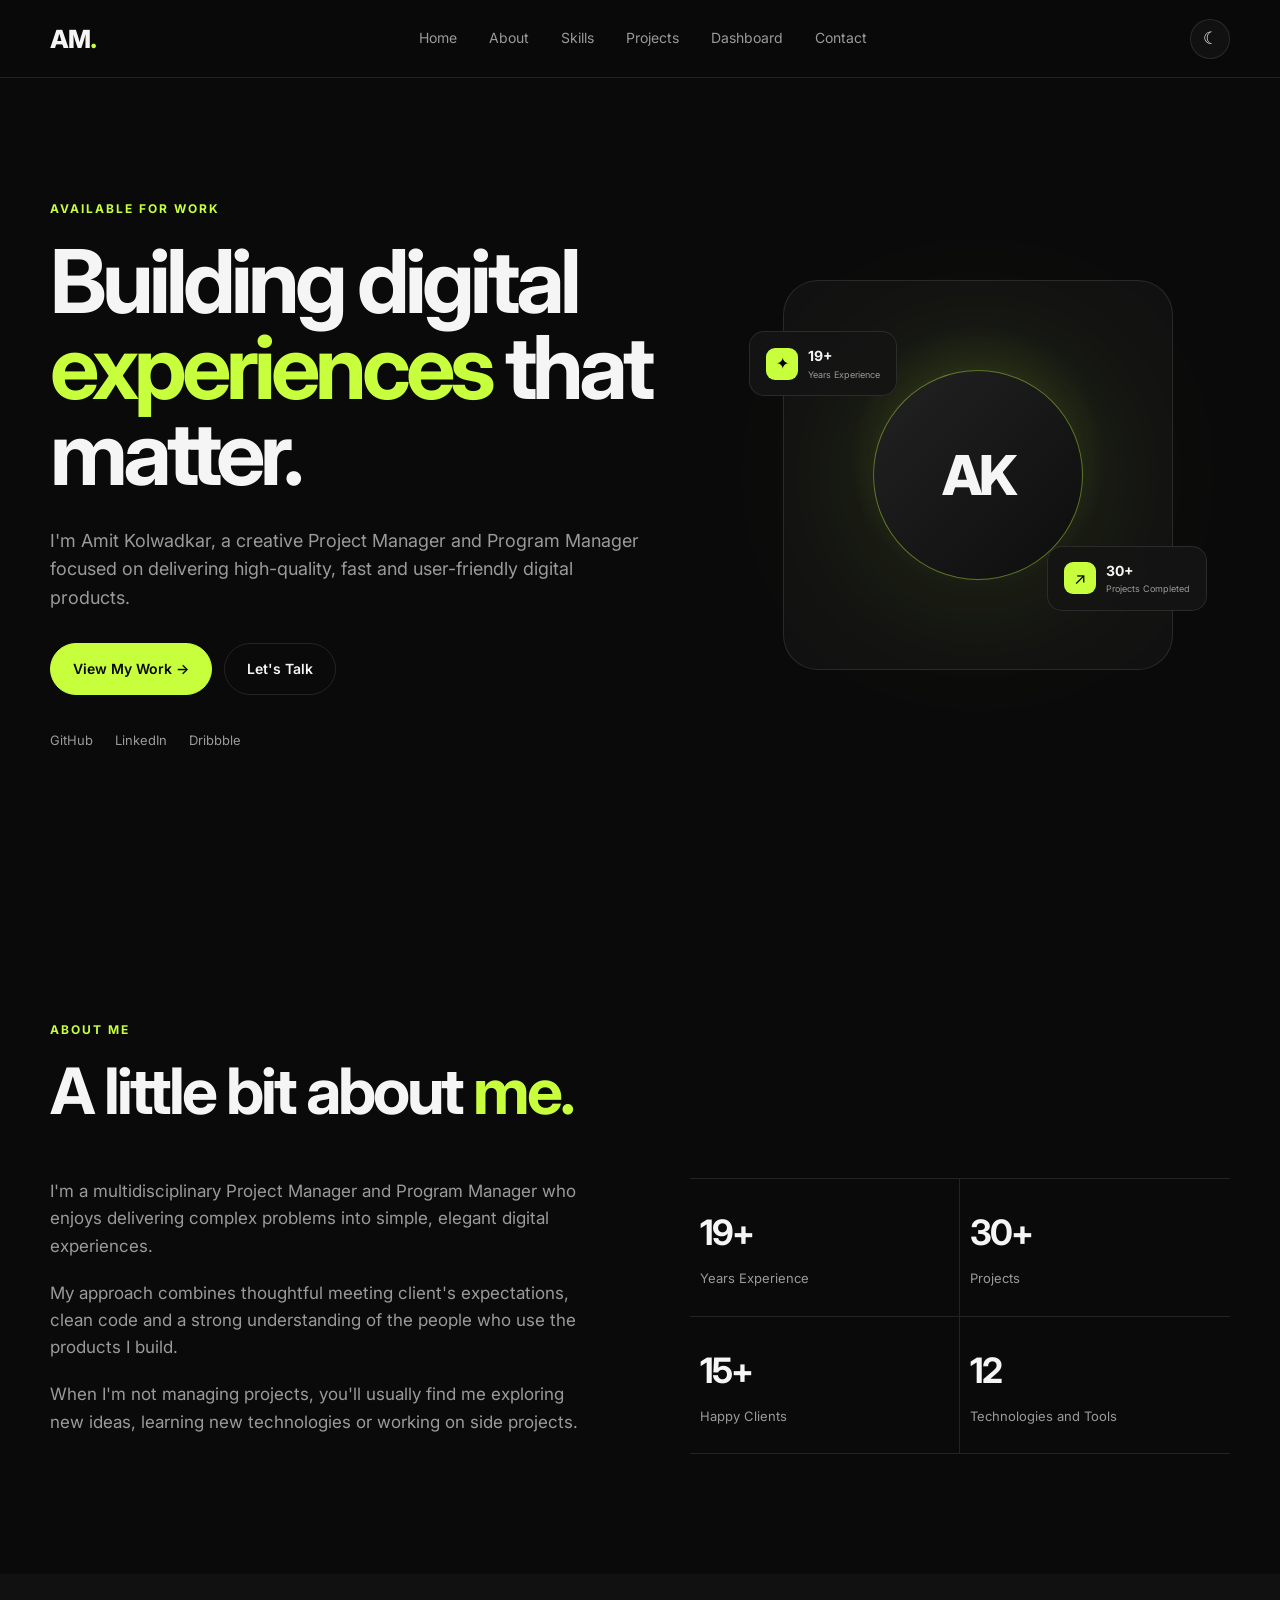
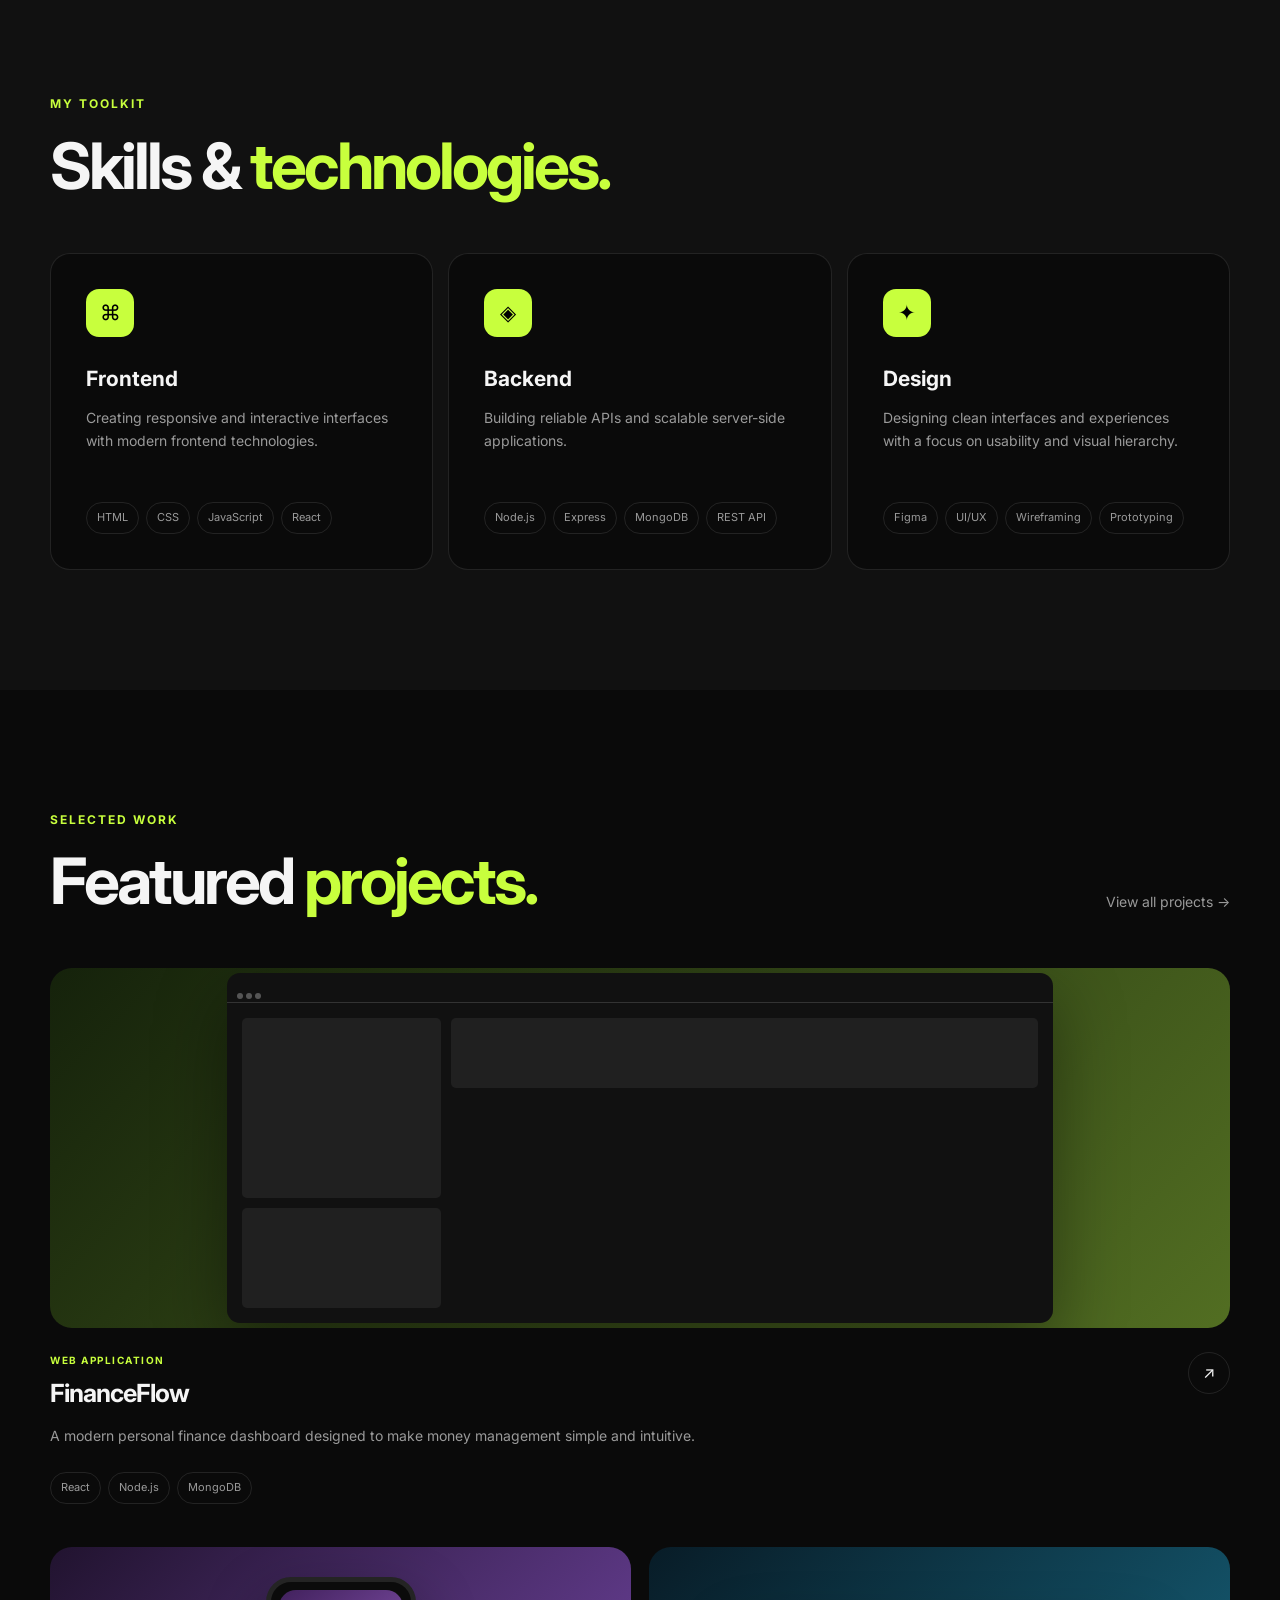
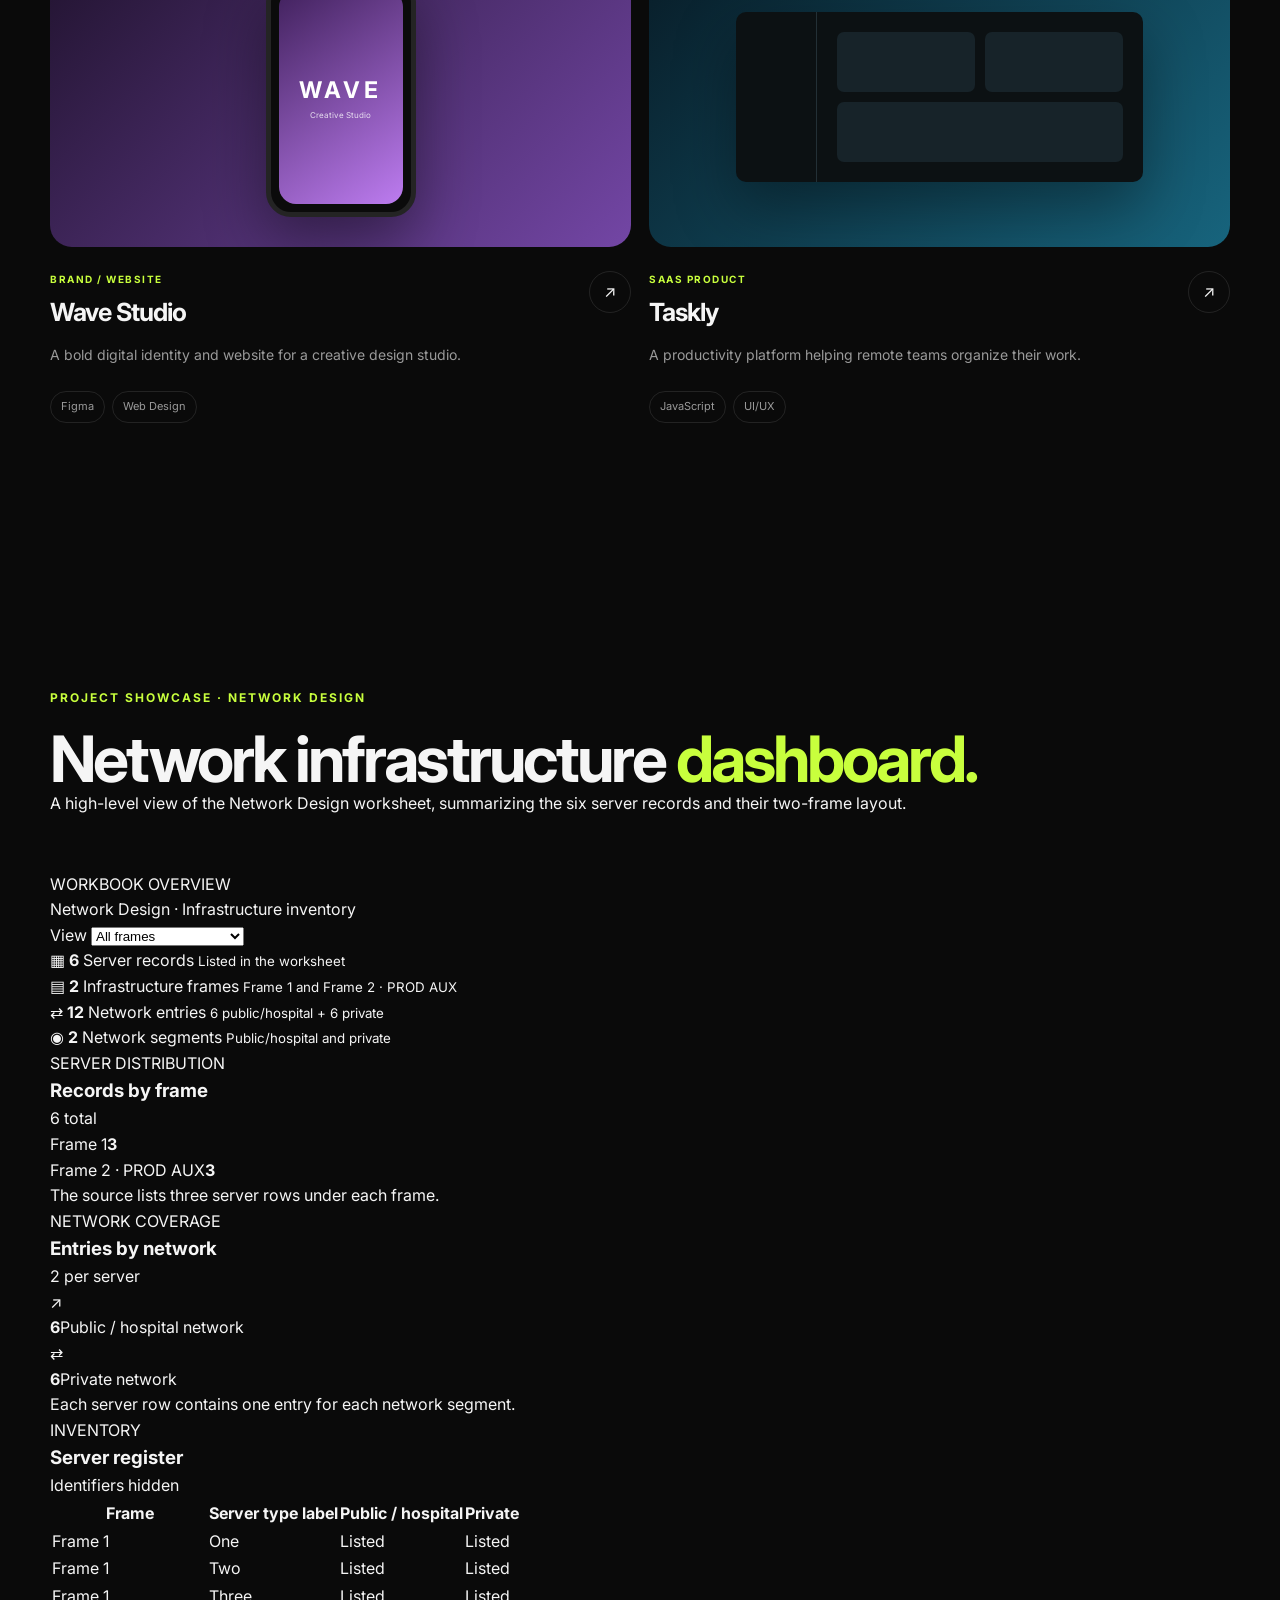
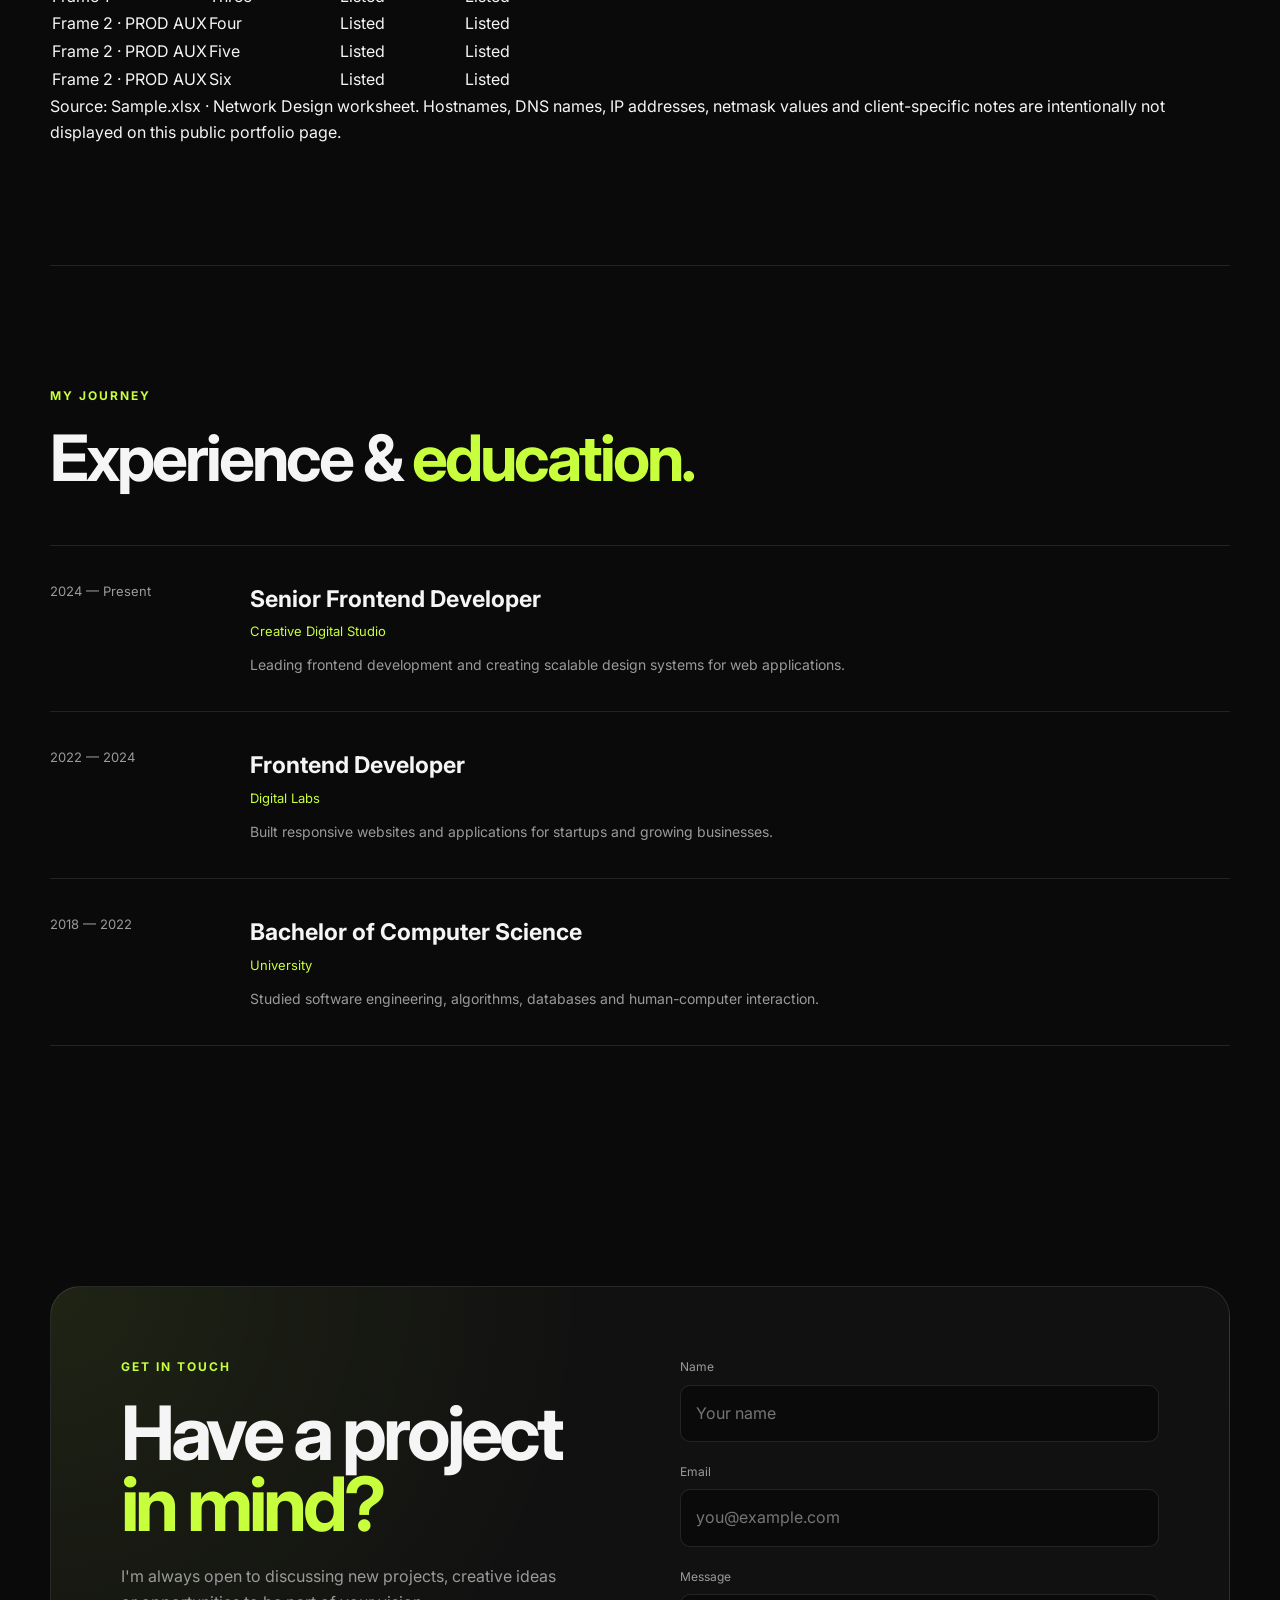
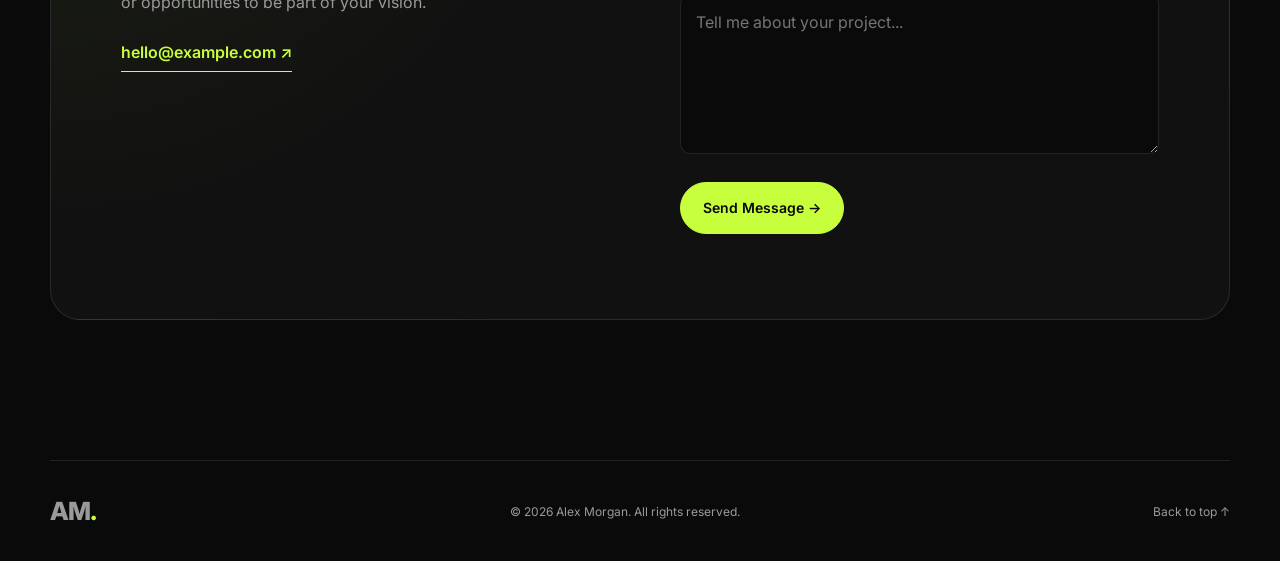
==== commit e85fc45f: "Add Network Design dashboard to portfolio" ====
--- a/index.html
+++ b/index.html
@@ -27,6 +27,7 @@
       <a href="#about">About</a>
       <a href="#skills">Skills</a>
       <a href="#projects">Projects</a>
+      <a href="#network-dashboard">Dashboard</a>
       <a href="#contact">Contact</a>
     </nav>
 
@@ -316,6 +317,116 @@
       </div>
     </section>
 
+
+    <!-- Network Design Dashboard -->
+    <section id="network-dashboard" class="section network-dashboard-section">
+      <div class="section-heading reveal">
+        <p class="eyebrow">PROJECT SHOWCASE · NETWORK DESIGN</p>
+        <h2>Network infrastructure <span>dashboard.</span></h2>
+        <p class="dashboard-intro">A high-level view of the Network Design worksheet, summarizing the six server records and their two-frame layout.</p>
+      </div>
+
+      <div class="network-dashboard-toolbar reveal">
+        <div>
+          <span class="dashboard-kicker">WORKBOOK OVERVIEW</span>
+          <p>Network Design · Infrastructure inventory</p>
+        </div>
+        <label for="frame-filter">View
+          <select id="frame-filter">
+            <option value="all">All frames</option>
+            <option value="frame1">Frame 1</option>
+            <option value="frame2">Frame 2 · PROD AUX</option>
+          </select>
+        </label>
+      </div>
+
+      <div class="network-kpi-grid">
+        <article class="network-kpi reveal" data-frame="all">
+          <span class="network-kpi-icon">▦</span>
+          <strong id="kpi-servers">6</strong>
+          <span>Server records</span>
+          <small>Listed in the worksheet</small>
+        </article>
+        <article class="network-kpi reveal" data-frame="all">
+          <span class="network-kpi-icon">▤</span>
+          <strong>2</strong>
+          <span>Infrastructure frames</span>
+          <small>Frame 1 and Frame 2 · PROD AUX</small>
+        </article>
+        <article class="network-kpi reveal" data-frame="all">
+          <span class="network-kpi-icon">⇄</span>
+          <strong id="kpi-networks">12</strong>
+          <span>Network entries</span>
+          <small>6 public/hospital + 6 private</small>
+        </article>
+        <article class="network-kpi reveal" data-frame="all">
+          <span class="network-kpi-icon">◉</span>
+          <strong>2</strong>
+          <span>Network segments</span>
+          <small>Public/hospital and private</small>
+        </article>
+      </div>
+
+      <div class="network-dashboard-grid">
+        <article class="network-panel reveal">
+          <div class="network-panel-heading">
+            <div><span class="dashboard-kicker">SERVER DISTRIBUTION</span><h3>Records by frame</h3></div>
+            <span class="panel-caption" id="frame-total-label">6 total</span>
+          </div>
+          <div class="frame-bars" id="frame-bars">
+            <div class="frame-bar-row" data-frame="frame1">
+              <div class="frame-bar-label"><span>Frame 1</span><strong>3</strong></div>
+              <div class="frame-bar-track"><span style="width:50%"></span></div>
+            </div>
+            <div class="frame-bar-row" data-frame="frame2">
+              <div class="frame-bar-label"><span>Frame 2 · PROD AUX</span><strong>3</strong></div>
+              <div class="frame-bar-track"><span style="width:50%"></span></div>
+            </div>
+          </div>
+          <p class="chart-footnote">The source lists three server rows under each frame.</p>
+        </article>
+
+        <article class="network-panel reveal">
+          <div class="network-panel-heading">
+            <div><span class="dashboard-kicker">NETWORK COVERAGE</span><h3>Entries by network</h3></div>
+            <span class="panel-caption">2 per server</span>
+          </div>
+          <div class="network-coverage">
+            <div class="coverage-item">
+              <div class="coverage-icon">↗</div>
+              <div><strong>6</strong><span>Public / hospital network</span></div>
+            </div>
+            <div class="coverage-item">
+              <div class="coverage-icon">⇄</div>
+              <div><strong>6</strong><span>Private network</span></div>
+            </div>
+          </div>
+          <p class="chart-footnote">Each server row contains one entry for each network segment.</p>
+        </article>
+      </div>
+
+      <article class="network-panel inventory-panel reveal">
+        <div class="network-panel-heading">
+          <div><span class="dashboard-kicker">INVENTORY</span><h3>Server register</h3></div>
+          <span class="panel-caption">Identifiers hidden</span>
+        </div>
+        <div class="inventory-table-wrap">
+          <table class="inventory-table">
+            <thead><tr><th>Frame</th><th>Server type label</th><th>Public / hospital</th><th>Private</th></tr></thead>
+            <tbody id="inventory-rows">
+              <tr data-frame="frame1"><td>Frame 1</td><td>One</td><td><span class="network-status">Listed</span></td><td><span class="network-status">Listed</span></td></tr>
+              <tr data-frame="frame1"><td>Frame 1</td><td>Two</td><td><span class="network-status">Listed</span></td><td><span class="network-status">Listed</span></td></tr>
+              <tr data-frame="frame1"><td>Frame 1</td><td>Three</td><td><span class="network-status">Listed</span></td><td><span class="network-status">Listed</span></td></tr>
+              <tr data-frame="frame2"><td>Frame 2 · PROD AUX</td><td>Four</td><td><span class="network-status">Listed</span></td><td><span class="network-status">Listed</span></td></tr>
+              <tr data-frame="frame2"><td>Frame 2 · PROD AUX</td><td>Five</td><td><span class="network-status">Listed</span></td><td><span class="network-status">Listed</span></td></tr>
+              <tr data-frame="frame2"><td>Frame 2 · PROD AUX</td><td>Six</td><td><span class="network-status">Listed</span></td><td><span class="network-status">Listed</span></td></tr>
+            </tbody>
+          </table>
+        </div>
+        <p class="dashboard-footnote">Source: Sample.xlsx · Network Design worksheet. Hostnames, DNS names, IP addresses, netmask values and client-specific notes are intentionally not displayed on this public portfolio page.</p>
+      </article>
+    </section>
+
     <!-- Experience -->
     <section class="section experience-section">
       <div class="section-heading reveal">
